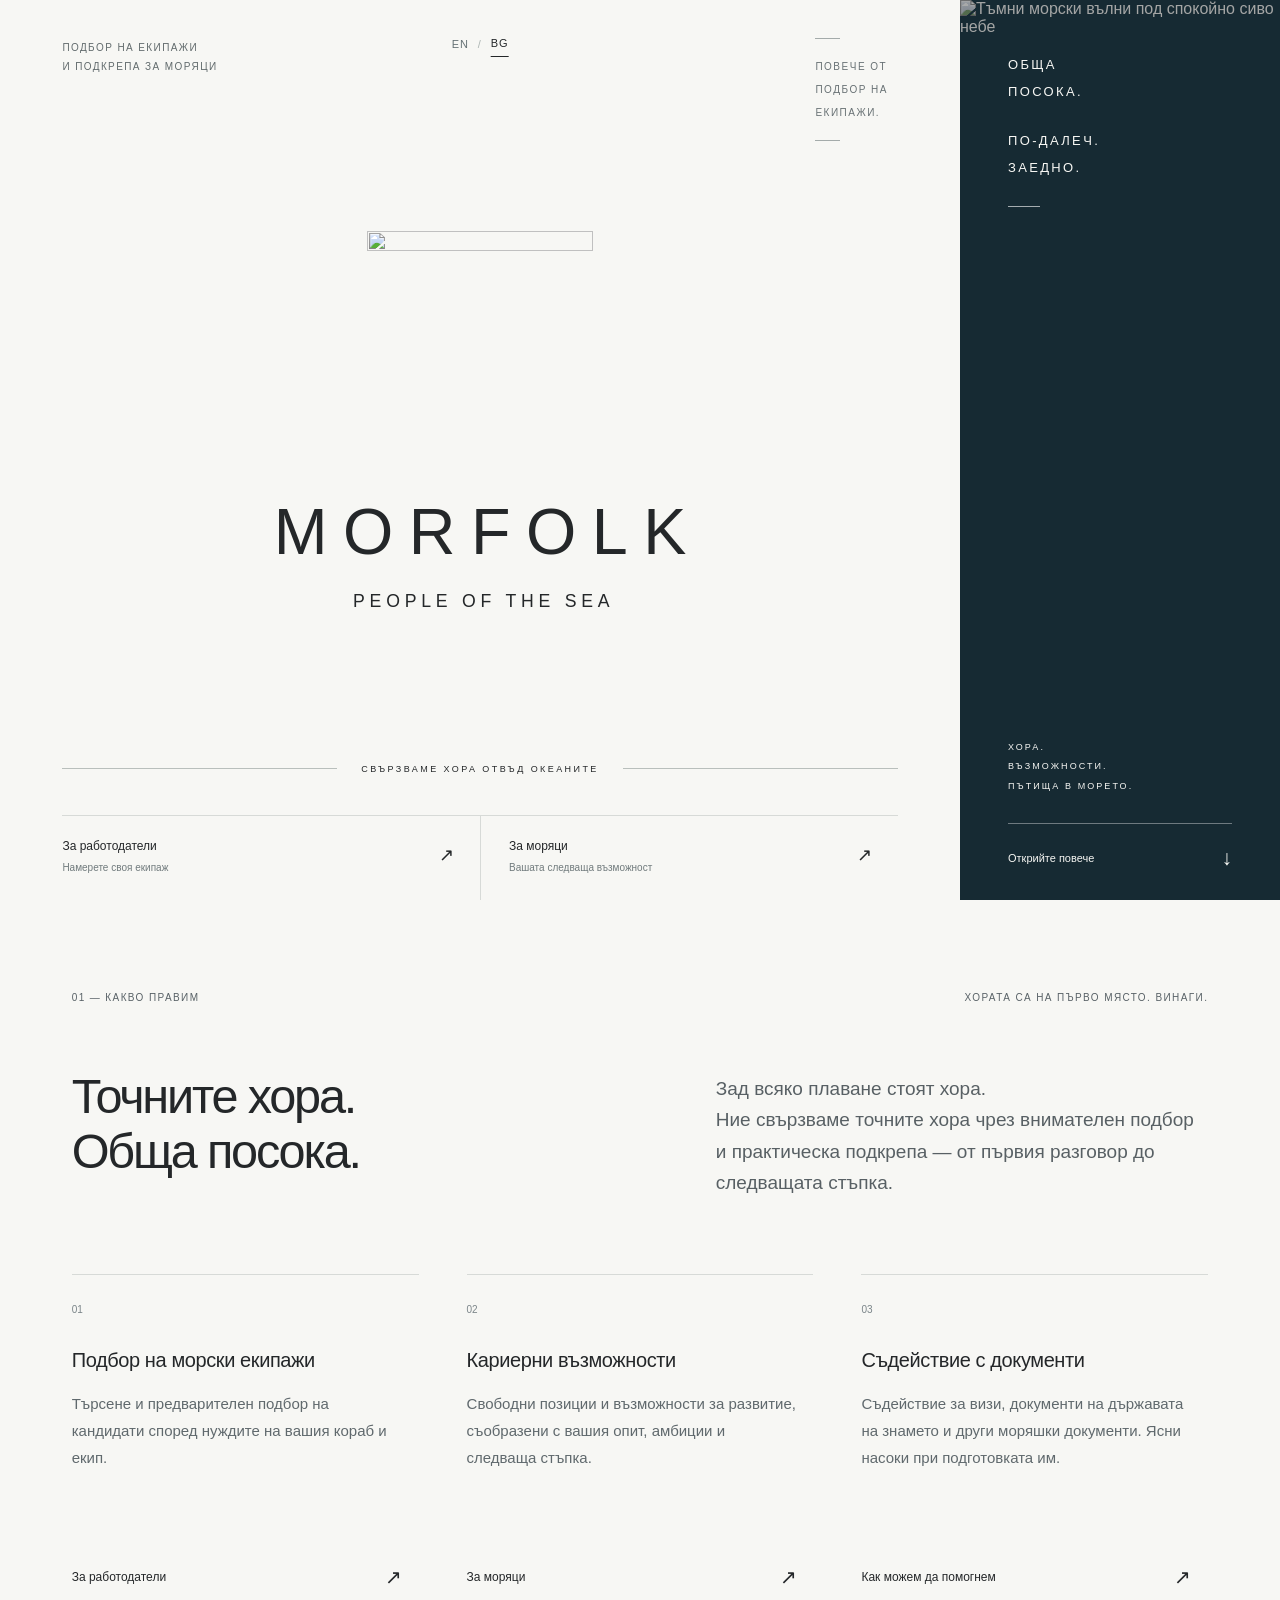
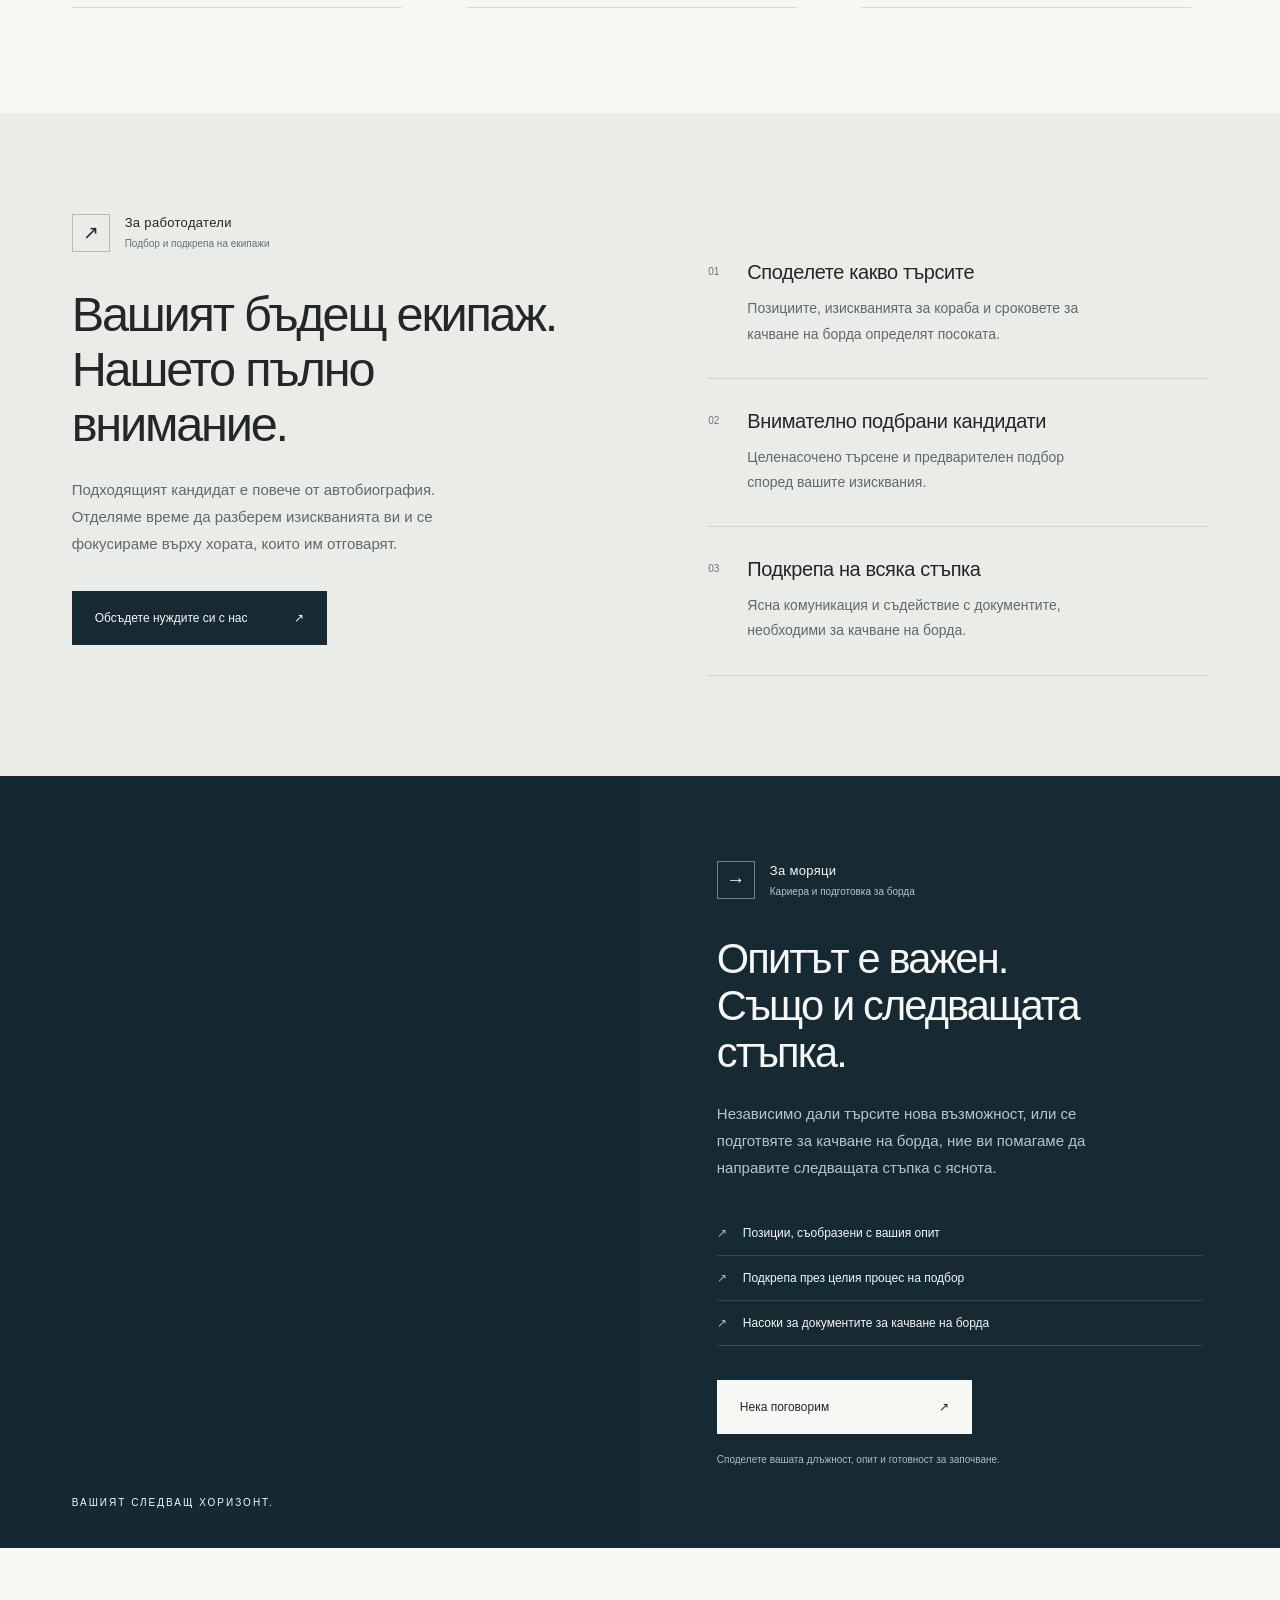
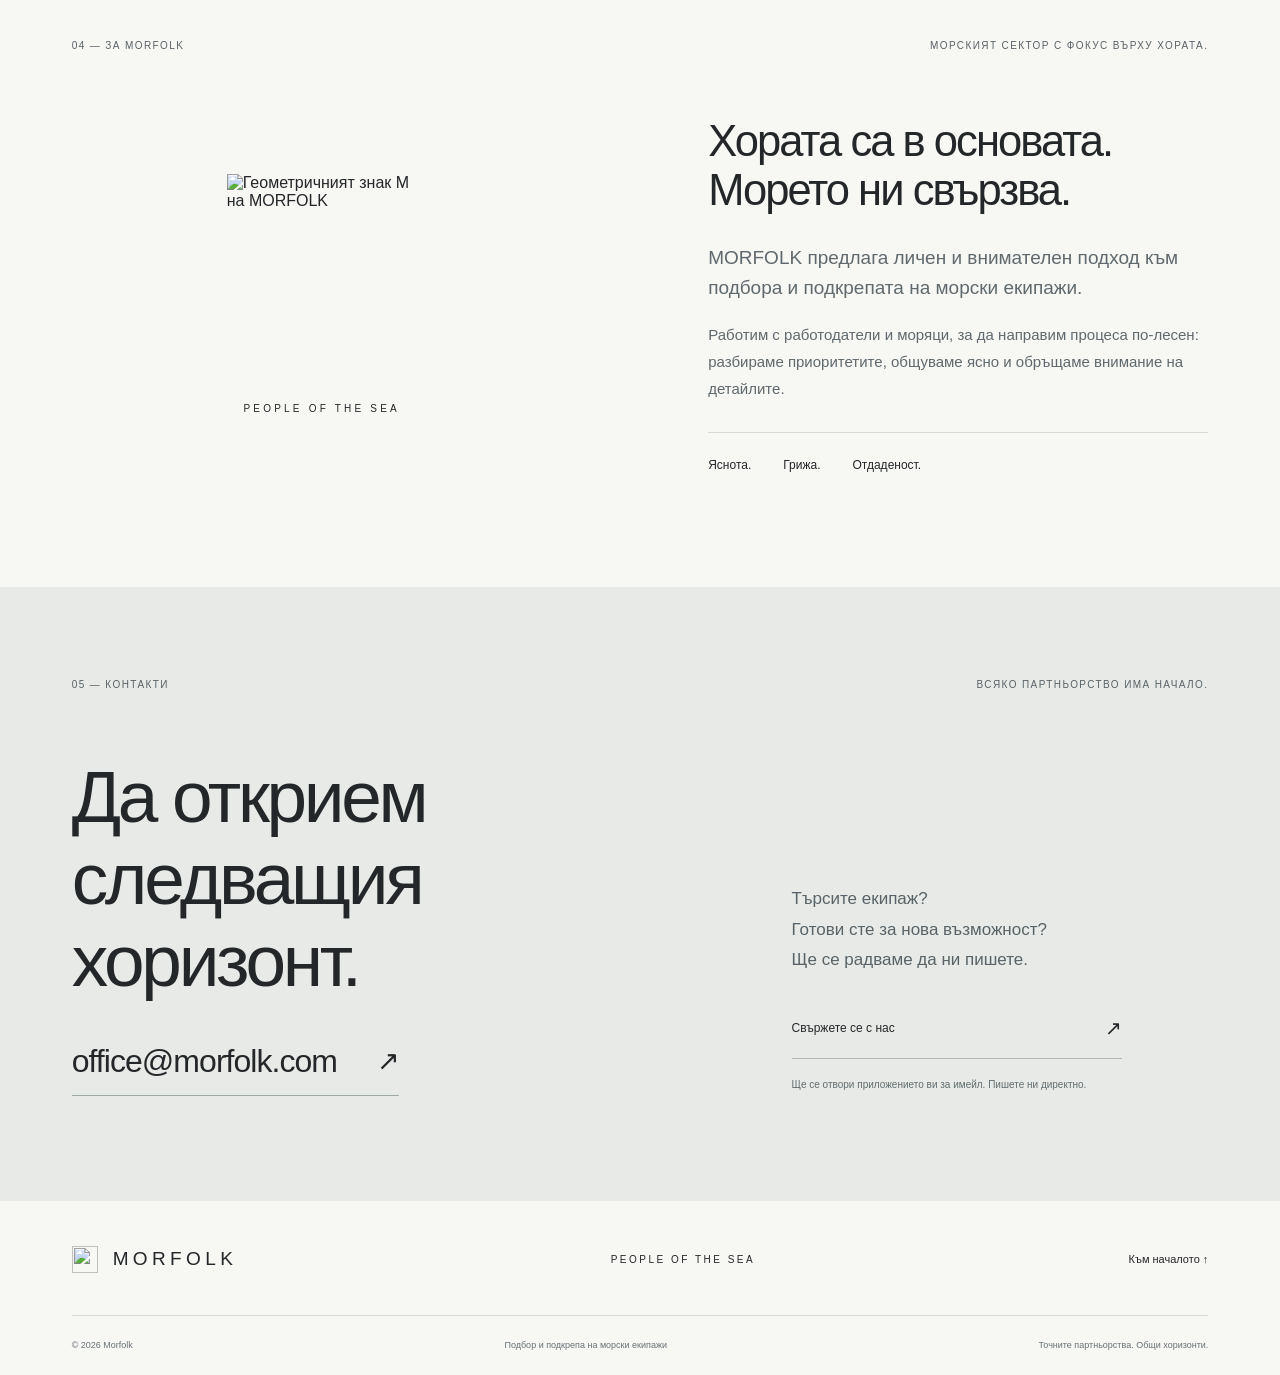
==== bg.html @ e6458d03 "Publish bilingual Morfolk website" ====
<!doctype html>
<html lang="bg">
<head>
<meta charset="utf-8"><meta name="viewport" content="width=device-width, initial-scale=1">
<title>MORFOLK — Подбор и подкрепа на морски екипажи</title>
<meta name="description" content="People of the sea. MORFOLK свързва работодатели и моряци чрез подбор на екипажи, кариерни възможности и съдействие с документи.">
<link rel="alternate" hreflang="en" href="index.html"><link rel="alternate" hreflang="bg" href="bg.html">
<meta name="theme-color" content="#162A33">
<meta property="og:type" content="website"><meta property="og:title" content="MORFOLK — People of the sea"><meta property="og:description" content="Подбор и подкрепа на морски екипажи. Точните хора. Обща посока."><meta property="og:image" content="assets/social-card.png"><meta name="twitter:card" content="summary_large_image">
<link rel="icon" type="image/svg+xml" href="assets/mark.svg"><link rel="stylesheet" href="styles.css"><link rel="preload" as="image" href="assets/ocean.jpg"><script src="script.js" defer></script>
</head>
<body>
<a class="skip" href="#main">Към съдържанието</a>
<header class="header"><a class="brand" href="#home" aria-label="MORFOLK — начало"><img src="assets/mark.svg" width="30" height="31" alt=""><span>MORFOLK</span></a><button class="menu-toggle" aria-expanded="false" aria-controls="navigation">Меню <span>＋</span></button><nav id="navigation" aria-label="Основна навигация"><a href="#approach">Нашият подход</a><a href="#employers">За работодатели</a><a href="#seafarers">За моряци</a><a class="nav-contact" href="#contact">Свържете се с нас <span>↗</span></a><div class="language-switch" aria-label="Език"><a href="index.html" lang="en" hreflang="en">EN</a><span aria-hidden="true">/</span><a href="bg.html" lang="bg" hreflang="bg" aria-current="page">BG</a></div></nav></header>
<main id="main">
<section class="brand-cover" id="home" aria-labelledby="hero-title">
<div class="cover-paper">
<div class="language-switch" aria-label="Език"><a href="index.html" lang="en" hreflang="en">EN</a><span aria-hidden="true">/</span><a href="bg.html" lang="bg" hreflang="bg" aria-current="page">BG</a></div>
<div class="cover-caption">Подбор на екипажи<br>и подкрепа за моряци</div>
<div class="cover-note">Повече от<br>подбор на<br>екипажи.</div>
<div class="cover-identity"><img class="cover-mark" src="assets/mark.svg" width="426" height="434" alt=""><h1 id="hero-title">MORFOLK</h1><p class="cover-tagline">PEOPLE OF THE SEA</p></div>
<div class="cover-baseline"><span></span><p>Свързваме хора отвъд океаните</p><span></span></div>
<div class="cover-paths"><a href="#employers"><span>За работодатели</span><small>Намерете своя екипаж</small><b aria-hidden="true">↗</b></a><a href="#seafarers"><span>За моряци</span><small>Вашата следваща възможност</small><b aria-hidden="true">↗</b></a></div>
</div>
<div class="cover-ocean"><img src="assets/ocean.jpg" alt="Тъмни морски вълни под спокойно сиво небе" fetchpriority="high"><div class="ocean-title">Обща<br>посока.<br><span>По-далеч.<br>Заедно.</span></div><div class="ocean-bottom"><p>Хора.<br>Възможности.<br>Пътища в морето.</p><a href="#approach" aria-label="Открийте MORFOLK">Открийте повече <span aria-hidden="true">↓</span></a></div></div>
</section>
<section class="section approach" id="approach"><div class="section-label"><span>01 — Какво правим</span><span>Хората са на първо място. Винаги.</span></div><div class="intro-grid reveal"><h2>Точните хора.<br>Обща посока.</h2><p class="lead">Зад всяко плаване стоят хора.<br>Ние свързваме точните хора чрез внимателен подбор и практическа подкрепа — от първия разговор до следващата стъпка.</p></div><div class="services"><article class="reveal"><span class="number">01</span><h3>Подбор на морски екипажи</h3><p>Търсене и предварителен подбор на кандидати според нуждите на вашия кораб и екип.</p><a class="text-link" href="#employers">За работодатели <span>↗</span></a></article><article class="reveal"><span class="number">02</span><h3>Кариерни възможности</h3><p>Свободни позиции и възможности за развитие, съобразени с вашия опит, амбиции и следваща стъпка.</p><a class="text-link" href="#seafarers">За моряци <span>↗</span></a></article><article class="reveal"><span class="number">03</span><h3>Съдействие с документи</h3><p>Съдействие за визи, документи на държавата на знамето и други моряшки документи. Ясни насоки при подготовката им.</p><a class="text-link" href="#contact">Как можем да помогнем <span>↗</span></a></article></div></section>
<section class="section audience employers" id="employers"><div class="audience-heading reveal"><div class="audience-label"><span class="audience-symbol" aria-hidden="true">↗</span><div><span>За работодатели</span><small>Подбор и подкрепа на екипажи</small></div></div><h2>Вашият бъдещ екипаж.<br>Нашето пълно внимание.</h2><p>Подходящият кандидат е повече от автобиография. Отделяме време да разберем изискванията ви и се фокусираме върху хората, които им отговарят.</p><a class="button dark" href="mailto:office@morfolk.com?subject=%D0%97%D0%B0%D0%BF%D0%B8%D1%82%D0%B2%D0%B0%D0%BD%D0%B5%20%D0%B7%D0%B0%20%D0%BF%D0%BE%D0%B4%D0%B1%D0%BE%D1%80%20%D0%BD%D0%B0%20%D0%B5%D0%BA%D0%B8%D0%BF%D0%B0%D0%B6">Обсъдете нуждите си с нас <span>↗</span></a></div><div class="process reveal"><div><span>01</span><section><h3>Споделете какво търсите</h3><p>Позициите, изискванията за кораба и сроковете за качване на борда определят посоката.</p></section></div><div><span>02</span><section><h3>Внимателно подбрани кандидати</h3><p>Целенасочено търсене и предварителен подбор според вашите изисквания.</p></section></div><div><span>03</span><section><h3>Подкрепа на всяка стъпка</h3><p>Ясна комуникация и съдействие с документите, необходими за качване на борда.</p></section></div></div></section>
<section class="seafarers" id="seafarers"><div class="sea-panel" aria-hidden="true"><img src="assets/ocean.jpg" alt="" loading="lazy"><span>ВАШИЯТ СЛЕДВАЩ ХОРИЗОНТ.</span></div><div class="seafarer-content reveal"><div class="audience-label"><span class="audience-symbol" aria-hidden="true">→</span><div><span>За моряци</span><small>Кариера и подготовка за борда</small></div></div><h2>Опитът е важен.<br>Също и следващата стъпка.</h2><p>Независимо дали търсите нова възможност, или се подготвяте за качване на борда, ние ви помагаме да направите следващата стъпка с яснота.</p><ul class="simple-list"><li>Позиции, съобразени с вашия опит</li><li>Подкрепа през целия процес на подбор</li><li>Насоки за документите за качване на борда</li></ul><a class="button light" href="mailto:office@morfolk.com?subject=%D0%97%D0%B0%D0%BF%D0%B8%D1%82%D0%B2%D0%B0%D0%BD%D0%B5%20%D0%B7%D0%B0%20%D1%80%D0%B0%D0%B1%D0%BE%D1%82%D0%B0%20%D0%BD%D0%B0%20%D0%BC%D0%BE%D1%80%D0%B5">Нека поговорим <span>↗</span></a><small>Споделете вашата длъжност, опит и готовност за започване.</small></div></section>
<section class="section about" id="about"><div class="section-label"><span>04 — За MORFOLK</span><span>Морският сектор с фокус върху хората.</span></div><div class="about-grid"><div class="brand-art reveal"><img src="assets/mark.svg" width="245" height="250" alt="Геометричният знак M на MORFOLK"><span>PEOPLE OF THE SEA</span></div><div class="reveal"><h2>Хората са в основата.<br>Морето ни свързва.</h2><p class="lead">MORFOLK предлага личен и внимателен подход към подбора и подкрепата на морски екипажи.</p><p>Работим с работодатели и моряци, за да направим процеса по-лесен: разбираме приоритетите, общуваме ясно и обръщаме внимание на детайлите.</p><div class="values"><span>Яснота.</span><span>Грижа.</span><span>Отдаденост.</span></div></div></div></section>
<section class="section contact" id="contact"><div class="section-label"><span>05 — Контакти</span><span>Всяко партньорство има начало.</span></div><div class="contact-grid reveal"><div><h2>Да открием<br>следващия хоризонт.</h2><a class="email" href="mailto:office@morfolk.com">office@morfolk.com <span>↗</span></a></div><div class="contact-note"><p>Търсите екипаж?<br>Готови сте за нова възможност?<br>Ще се радваме да ни пишете.</p><a class="text-link" href="mailto:office@morfolk.com">Свържете се с нас <span>↗</span></a><small>Ще се отвори приложението ви за имейл. Пишете ни директно.</small></div></div></section>
</main><footer class="footer"><div class="footer-top"><a class="brand" href="#home"><img src="assets/mark.svg" width="26" height="27" alt=""><span>MORFOLK</span></a><span class="footer-tag">PEOPLE OF THE SEA</span><a href="#home">Към началото ↑</a></div><div class="footer-bottom"><span>© <span id="year">2026</span> Morfolk</span><span>Подбор и подкрепа на морски екипажи</span><span>Точните партньорства. Общи хоризонти.</span></div></footer>
</body></html>
---- styles.css ----
:root{--paper:#F7F7F4;--ink:#242729;--ocean:#162A33;--steel:#7B8589;--line:#d7dad7;--gutter:clamp(24px,5.6vw,88px)}*{box-sizing:border-box}html{scroll-behavior:smooth;scroll-padding-top:88px}body{margin:0;background:var(--paper);color:var(--ink);font-family:Arial,Helvetica,sans-serif;-webkit-font-smoothing:antialiased}a{color:inherit;text-decoration:none}button{font:inherit}img{display:block;max-width:100%}h1,h2,h3,p{margin:0}a,button{-webkit-tap-highlight-color:transparent}a:focus-visible,button:focus-visible{outline:2px solid #7b999e;outline-offset:6px}::selection{background:#bacbd0;color:var(--ocean)}.skip{position:fixed;top:-100px;left:20px;z-index:100;background:var(--paper);padding:16px}.skip:focus{top:12px}.header{height:94px;padding:0 var(--gutter);display:flex;align-items:center;justify-content:space-between;background:var(--paper);position:relative;z-index:20}.brand{display:flex;align-items:center;gap:15px}.brand span{font-size:23px;letter-spacing:.23em}.header nav{display:flex;align-items:center;gap:35px;font-size:12px}.header nav a{padding:12px 0}.header nav a:hover{color:var(--steel)}.nav-contact{margin-left:23px;border-bottom:1px solid var(--ink);min-width:105px;display:flex;justify-content:space-between}.menu-toggle{display:none}.hero{position:relative;min-height:690px;height:calc(100svh - 94px);max-height:1000px;color:var(--paper);display:flex;flex-direction:column;overflow:hidden;background:var(--ocean);padding:40px var(--gutter) 26px}.hero-photo,.hero-shade{position:absolute;inset:0;width:100%;height:100%;object-fit:cover}.hero-photo{filter:saturate(.3) brightness(.66);object-position:center 57%}.hero-shade{background:linear-gradient(90deg,rgba(8,24,31,.44),rgba(8,24,31,.06)),linear-gradient(0deg,rgba(8,24,31,.5),transparent 50%)}.hero-top,.hero-content,.hero-foot{position:relative}.hero-top,.hero-foot{display:flex;justify-content:space-between;gap:20px}.eyebrow,.section-label,.hero-foot,.hero-coordinate{font-size:10px;letter-spacing:.14em;text-transform:uppercase;line-height:1.5}.hero-top{padding-bottom:30px;border-bottom:1px solid #ffffff40}.hero-content{margin:auto 0;padding:42px 0}h1{font-weight:400;font-size:clamp(74px,9.35vw,150px);letter-spacing:-.055em;line-height:.97}.period{color:#a1b7bb}.hero-bottom{display:flex;justify-content:space-between;align-items:end;margin-top:40px;max-width:960px}.hero-bottom p{font-size:16px;line-height:1.65;color:#e4e8e7}.light-link{display:flex;justify-content:space-between;gap:60px;border-bottom:1px solid #ffffff80;padding-bottom:14px;font-size:12px}.light-link span{font-size:20px}.hero-foot{color:#c1cdd0;font-size:9px;letter-spacing:.11em}.section{padding:90px var(--gutter) 105px}.section-label{display:flex;justify-content:space-between;color:#596267;margin-bottom:64px;font-size:10px}.intro-grid{display:grid;grid-template-columns:1.1fr 1fr;gap:9%}h2{font-size:clamp(35px,3.8vw,60px);font-weight:400;line-height:1.13;letter-spacing:-.045em}.lead{font-size:19px;line-height:1.65;color:#586064}.intro-grid .lead{max-width:485px;padding-top:4px}.services{display:grid;grid-template-columns:repeat(3,1fr);gap:48px;margin-top:76px}.services article{border-top:1px solid var(--line);padding-top:24px}.number{font-size:10px;color:var(--steel)}h3{font-size:20px;font-weight:400;letter-spacing:-.02em}.services h3{margin:32px 0 18px}.services p,.audience p,.seafarer-content p,.about p{font-size:15px;line-height:1.8;color:#60696d}.services p{min-height:108px;max-width:330px}.text-link{display:flex;align-items:center;justify-content:space-between;font-size:12px;padding:18px 0;border-bottom:1px solid var(--line);margin-top:22px;max-width:330px}.text-link span{font-size:20px}.text-link:hover span,.button:hover span{transform:translate(3px,-3px)}.text-link span,.button span{transition:transform .25s}.employers{background:#eaece8;display:grid;grid-template-columns:1fr 1fr;gap:12%;padding-top:100px;padding-bottom:100px}.audience-heading h2{margin:35px 0 24px}.audience-heading p{max-width:400px}.button{display:inline-flex;gap:45px;align-items:center;justify-content:space-between;padding:20px 23px;font-size:12px;margin-top:34px;min-width:255px;transition:background .2s}.button.dark{background:var(--ocean);color:var(--paper)}.button.dark:hover{background:#28424c}.process{padding-top:17px}.process>div{display:flex;gap:28px;padding:31px 0;border-bottom:1px solid #cdd2ce}.process>div>span{font-size:10px;color:#6b7477;padding-top:5px}.process p{margin-top:12px;font-size:14px;max-width:365px}.seafarers{display:grid;grid-template-columns:1fr 1fr;background:var(--ocean);color:var(--paper)}.sea-panel{position:relative;min-height:640px;overflow:hidden}.sea-panel img{height:100%;width:100%;object-fit:cover;object-position:25% center;filter:saturate(.25) brightness(.69);transform:scale(1.08)}.sea-panel:after{content:'';position:absolute;inset:0;background:#162a3325}.sea-panel>span{position:absolute;bottom:40px;left:var(--gutter);font-size:10px;letter-spacing:.2em;z-index:1}.seafarer-content{padding:85px 12% 80px}.seafarer-content .eyebrow{color:#b7c5c9}.seafarer-content h2{margin:35px 0 24px;font-size:clamp(34px,3.25vw,52px)}.seafarer-content p{color:#b7c5c9;max-width:410px}.simple-list{padding:0;list-style:none;margin:30px 0 0}.simple-list li{font-size:12px;border-bottom:1px solid #ffffff25;padding:15px 0}.simple-list li:before{content:'↗';margin-right:16px;color:#a4b8bd}.button.light{background:var(--paper);color:var(--ocean)}.button.light:hover{background:#dce5e5}small{display:block;font-size:10px;line-height:1.6}.seafarer-content small{margin-top:18px;color:#acbdc2}.about{padding-bottom:115px}.about-grid{display:grid;grid-template-columns:1fr 1fr;gap:12%;align-items:center}.brand-art{display:flex;align-items:center;flex-direction:column;padding:30px 20px}.brand-art img{width:190px;height:auto}.brand-art span{font-size:10px;letter-spacing:.32em;margin-top:35px}.about h2{font-size:clamp(34px,3.4vw,54px);margin-bottom:28px}.about .lead{font-size:19px;line-height:1.6;margin-bottom:17px}.values{display:flex;gap:32px;margin-top:30px;border-top:1px solid var(--line);padding-top:25px;font-size:12px}.contact{background:#e7eae6}.contact-grid{display:grid;grid-template-columns:1.4fr 1fr;gap:12%;align-items:end}.contact h2{font-size:clamp(48px,5.7vw,88px)}.email{display:inline-flex;gap:40px;align-items:center;font-size:clamp(21px,2.5vw,36px);letter-spacing:-.03em;border-bottom:1px solid #9fa9a8;padding-bottom:15px;margin-top:40px}.email span{font-size:27px}.contact-note{padding-bottom:3px}.contact-note p{font-size:17px;line-height:1.8;color:#596367}.contact-note .text-link{border-color:#afb8b4}.contact-note small{color:#626d70;margin-top:18px}.footer{padding:45px var(--gutter) 25px}.footer-top,.footer-bottom{display:flex;justify-content:space-between;align-items:center;gap:25px}.footer-top>.brand span{font-size:19px}.footer-top>a:last-child{font-size:11px}.footer-tag{font-size:10px;letter-spacing:.25em}.footer-bottom{margin-top:42px;border-top:1px solid var(--line);padding-top:24px;color:#697276;font-size:9px}.reveal{transition:opacity .75s,transform .75s}.motion-ready .reveal:not(.visible){opacity:0;transform:translateY(20px)}@media(min-width:1600px){.section,.footer,.header{padding-left:max(var(--gutter),calc((100vw - 1440px)/2));padding-right:max(var(--gutter),calc((100vw - 1440px)/2))}}@media(max-width:1000px){.header nav{gap:20px}.nav-contact{margin-left:0}.services{gap:25px}.services p{min-height:135px}.employers{gap:7%}.seafarer-content{padding:65px 9%}.sea-panel{min-height:650px}.hero{min-height:650px}.hero-bottom{max-width:none}.about-grid{gap:7%}.values{gap:22px}}@media(max-width:700px){html{scroll-padding-top:20px}.header{height:78px}.brand span{font-size:20px}.brand img{width:25px}.menu-toggle{display:flex;align-items:center;gap:18px;background:none;border:0;padding:12px 0;font-size:12px}.menu-toggle span{font-size:22px}.header nav{display:none;position:absolute;top:78px;left:0;right:0;background:var(--paper);padding:18px var(--gutter) 30px;box-shadow:0 14px 20px #162a3315}.header nav.open{display:flex;align-items:stretch;flex-direction:column;gap:5px}.header nav a{padding:16px 0;border-bottom:1px solid var(--line)}.nav-contact{min-width:0}.hero{height:calc(100svh - 78px);min-height:650px;max-height:860px;padding-top:25px;padding-bottom:22px}.hero-top{padding-bottom:23px}.eyebrow{font-size:9px}.hero-coordinate{display:none}h1{font-size:clamp(44px,12.3vw,86px);line-height:1.03;letter-spacing:-.055em}.hero-bottom{display:block;margin-top:29px}.hero-bottom p{font-size:15px}.light-link{margin-top:37px;width:195px;gap:25px}.hero-foot{font-size:8px;letter-spacing:.04em}.hero-photo{object-position:57% center}.section{padding-top:62px;padding-bottom:65px}.section-label{margin-bottom:38px;font-size:9px;gap:22px}.section-label span:last-child{display:none}.intro-grid{grid-template-columns:1fr;gap:24px}.intro-grid .lead{font-size:17px}h2{font-size:38px}.services{grid-template-columns:1fr;margin-top:40px;gap:36px}.services article{padding-top:18px;position:relative;padding-left:36px}.number{position:absolute;left:0;top:23px}.services h3{margin:0 0 13px;font-size:21px}.services p{min-height:0;max-width:none;font-size:14px}.services .text-link{margin-top:9px;max-width:none}.employers{grid-template-columns:1fr;gap:28px}.audience-heading h2{margin-top:25px}.process{padding-top:0}.process>div{padding:24px 0}.seafarers{grid-template-columns:1fr}.sea-panel{min-height:0;height:280px}.sea-panel img{object-position:center 65%}.sea-panel>span{bottom:25px;font-size:9px}.seafarer-content{padding:55px var(--gutter) 65px}.seafarer-content h2{font-size:37px;margin-top:25px}.about-grid{grid-template-columns:1fr;gap:40px}.brand-art{padding:15px 0 35px}.brand-art img{width:130px}.brand-art span{font-size:8px}.about h2{font-size:36px}.about .lead{font-size:17px}.contact-grid{grid-template-columns:1fr;gap:42px}.contact h2{font-size:53px}.email{font-size:clamp(20px,6.4vw,25px);gap:20px;margin-top:30px}.contact-note p{font-size:16px}.footer{padding-top:35px}.footer-top{flex-wrap:wrap}.footer-tag{display:none}.footer-bottom{margin-top:28px;flex-wrap:wrap;gap:14px;line-height:1.5}.footer-bottom span:last-child{width:100%}}@media(prefers-reduced-motion:reduce){html{scroll-behavior:auto}*,*:before,*:after{transition:none!important;animation:none!important}.motion-ready .reveal:not(.visible){opacity:1;transform:none}}

/* V2 — brand-book cover */
.header{height:82px;border-bottom:1px solid var(--line)}
.header .brand span{font-size:17px;letter-spacing:.27em}.header .brand img{width:24px;height:auto}
.brand-cover{display:grid;grid-template-columns:minmax(0,1fr) 25%;min-height:720px;height:calc(100svh - 82px);max-height:1050px;background:var(--paper)}
.cover-paper{position:relative;padding:38px 6.5% 0;display:flex;flex-direction:column;min-width:0}
.cover-caption{font-size:10px;line-height:1.9;letter-spacing:.14em;text-transform:uppercase;color:#626b6d}
.cover-note{position:absolute;right:7.5%;top:38px;font-size:10px;line-height:2.3;letter-spacing:.32em;text-transform:uppercase;color:#687174}
.cover-note:before,.cover-note:after{content:'';display:block;width:25px;height:1px;background:#a4abaa;margin:0 0 16px}.cover-note:after{margin:16px 0 0}
.cover-identity{display:flex;flex-direction:column;align-items:center;justify-content:center;flex:1;padding:36px 0 28px}
.cover-mark{width:clamp(165px,17.7vw,285px);height:auto;margin-bottom:34px}
.cover-identity h1{font-size:clamp(37px,5.05vw,81px);font-weight:400;letter-spacing:.24em;line-height:1.15;text-indent:.24em}
.cover-tagline{font-size:clamp(11px,1.38vw,21px);letter-spacing:.42em;text-indent:.42em;margin-top:18px;line-height:1.5}
.cover-baseline{display:flex;align-items:center;gap:24px;margin-bottom:38px}.cover-baseline span{height:1px;background:#b9bfbc;flex:1}.cover-baseline p{text-transform:uppercase;font-size:9px;letter-spacing:.27em;text-align:center;line-height:1.8}
.cover-paths{display:grid;grid-template-columns:1fr 1fr;border-top:1px solid var(--line)}.cover-paths a{position:relative;padding:23px 30px 24px 0;display:grid;gap:7px}.cover-paths a+a{border-left:1px solid var(--line);padding-left:28px}.cover-paths a>span{font-size:12px}.cover-paths small{font-size:10px;color:#717b7d}.cover-paths b{position:absolute;right:26px;top:28px;font-size:18px;font-weight:400;transition:transform .25s}.cover-paths a:hover b{transform:translate(3px,-3px)}
.cover-ocean{position:relative;overflow:hidden;color:var(--paper);padding:51px 15% 30px;display:flex;flex-direction:column;justify-content:space-between;background:var(--ocean)}.cover-ocean>img{position:absolute;inset:0;width:100%;height:100%;object-fit:cover;object-position:61% center;filter:saturate(.4) brightness(.7)}.cover-ocean:after{content:'';position:absolute;inset:0;background:linear-gradient(180deg,#162a3310,#162a3300 40%,#162a3350);pointer-events:none}.ocean-title,.ocean-bottom{position:relative;z-index:1}.ocean-title{font-size:13px;text-transform:uppercase;letter-spacing:.32em;line-height:2.1}.ocean-title span{display:block;margin-top:21px}.ocean-title:after{content:'';display:block;background:#ffffff9c;width:32px;height:1px;margin-top:25px}.ocean-bottom p{font-size:9px;line-height:2.2;letter-spacing:.23em;text-transform:uppercase}.ocean-bottom a{display:flex;justify-content:space-between;align-items:center;border-top:1px solid #ffffff60;padding-top:22px;margin-top:26px;font-size:11px}.ocean-bottom a span{font-size:21px}
.audience-label{display:flex;gap:15px;align-items:center}.audience-symbol{display:grid;place-items:center;width:38px;height:38px;border:1px solid #b2bcba;font-size:19px}.audience-label>div>span{font-size:13px;letter-spacing:.025em}.audience-label small{margin-top:5px;font-size:10px;color:#657174}.seafarer-content .audience-label small{color:#b5c5c9}.seafarer-content .audience-symbol{border-color:#71868c}
@media(min-width:1600px){.cover-paper{padding-left:12%;padding-right:8%}}
@media(max-width:1000px){.brand-cover{grid-template-columns:minmax(0,1fr) 27%;min-height:660px}.cover-note{font-size:8px}.cover-caption{font-size:8px}.cover-ocean{padding-left:12%;padding-right:12%}.ocean-title{font-size:11px;letter-spacing:.2em}.cover-baseline{gap:14px}.cover-baseline p{font-size:8px;letter-spacing:.18em}.cover-paths a+a{padding-left:19px}.cover-paths b{right:12px}.cover-paths small{font-size:9px}}
@media(max-width:700px){.header{height:72px}.header nav{top:72px}.brand-cover{height:auto;max-height:none;min-height:0;grid-template-columns:1fr}.cover-paper{padding:25px 24px 0;min-height:610px}.cover-caption{font-size:8px;letter-spacing:.12em}.cover-note{top:24px;right:24px;font-size:8px;line-height:2;letter-spacing:.23em}.cover-note:before,.cover-note:after{margin-bottom:10px}.cover-note:after{margin-top:10px}.cover-identity{padding:55px 0 37px}.cover-mark{width:155px;margin-bottom:28px}.cover-identity h1{font-size:clamp(32px,8.1vw,54px);letter-spacing:.22em;text-indent:.22em}.cover-tagline{font-size:clamp(9px,2.65vw,15px);letter-spacing:.29em;text-indent:.29em;margin-top:14px}.cover-baseline{gap:12px;margin-bottom:29px}.cover-baseline p{font-size:7px;letter-spacing:.16em}.cover-paths a{padding:20px 18px 22px 0}.cover-paths a+a{padding-left:16px}.cover-paths a>span{font-size:11px}.cover-paths small{font-size:9px;max-width:115px}.cover-paths b{font-size:14px;right:4px;top:19px}.cover-ocean{height:235px;padding:27px 24px;flex-direction:row;align-items:flex-start}.cover-ocean>img{object-position:center 60%}.ocean-title{font-size:10px;line-height:1.9;letter-spacing:.22em}.ocean-title span{margin-top:13px}.ocean-title:after{margin-top:16px}.ocean-bottom{align-self:flex-end;width:125px}.ocean-bottom p{font-size:8px;letter-spacing:.13em}.ocean-bottom a{margin-top:14px;padding-top:12px}.audience-label>div>span{font-size:13px}}
@media(prefers-reduced-motion:no-preference){.cover-identity{animation:cover-in .85s ease-out both}@keyframes cover-in{from{opacity:0;transform:translateY(9px)}to{opacity:1;transform:none}}}

/* Keep navigation available throughout the page. */
.header{position:sticky;top:0;z-index:20}
html{scroll-padding-top:98px}
@media(max-width:700px){html{scroll-padding-top:88px}}

/* Reveal navigation once the visitor starts scrolling. */
.header{position:fixed;left:0;right:0;top:0;transform:translateY(-100%);visibility:hidden;pointer-events:none;transition:transform .3s ease,visibility .3s}
.header.is-visible{transform:translateY(0);visibility:visible;pointer-events:auto}
.brand-cover{height:100svh}
@media(max-width:700px){.brand-cover{height:auto}}
@media(prefers-reduced-motion:reduce){.header{transition:none}}

/* Language links remain available on the cover before navigation appears. */
.language-switch{display:flex;align-items:center;gap:9px;font-size:11px;letter-spacing:.08em;white-space:nowrap}
.language-switch a{color:#657174;padding:7px 0}
.language-switch a[aria-current="page"]{color:var(--ink);border-bottom:1px solid currentColor}
.language-switch>span{color:#adb5b3}
.cover-paper>.language-switch{position:absolute;top:30px;left:50%;transform:translateX(-50%)}
html[lang="bg"] .cover-note{letter-spacing:.15em}
html[lang="bg"] .cover-tagline{letter-spacing:.27em}
html[lang="bg"] .header nav{gap:22px}
html[lang="bg"] .nav-contact{margin-left:0;gap:12px}
html[lang="bg"] .ocean-title{letter-spacing:.18em}
html[lang="bg"] .services p{min-height:135px}
@media(min-width:701px) and (max-width:1100px){.header{padding-left:24px;padding-right:24px}.header nav,html[lang="bg"] .header nav{gap:15px}.header nav{font-size:11px}.header .brand{gap:9px}.header .brand span{font-size:14px}.nav-contact{margin-left:0;min-width:0}}
@media(max-width:700px){.cover-paper>.language-switch{position:static;transform:none;align-self:flex-start;margin-bottom:16px;font-size:10px}.cover-note{top:63px}.header nav .language-switch{margin-top:10px;align-self:flex-start}.header nav .language-switch a{padding:8px 0}.cover-paths small{max-width:100%;padding-right:3px}html[lang="bg"] .cover-paths small{font-size:9px}html[lang="bg"] .cover-paths a>span{font-size:10px}html[lang="bg"] .services p{min-height:0}html[lang="bg"] .values{gap:19px}html[lang="bg"] .contact h2{font-size:clamp(35px,10vw,53px)}html[lang="bg"] .seafarer-content h2{font-size:clamp(30px,8.5vw,37px)}}
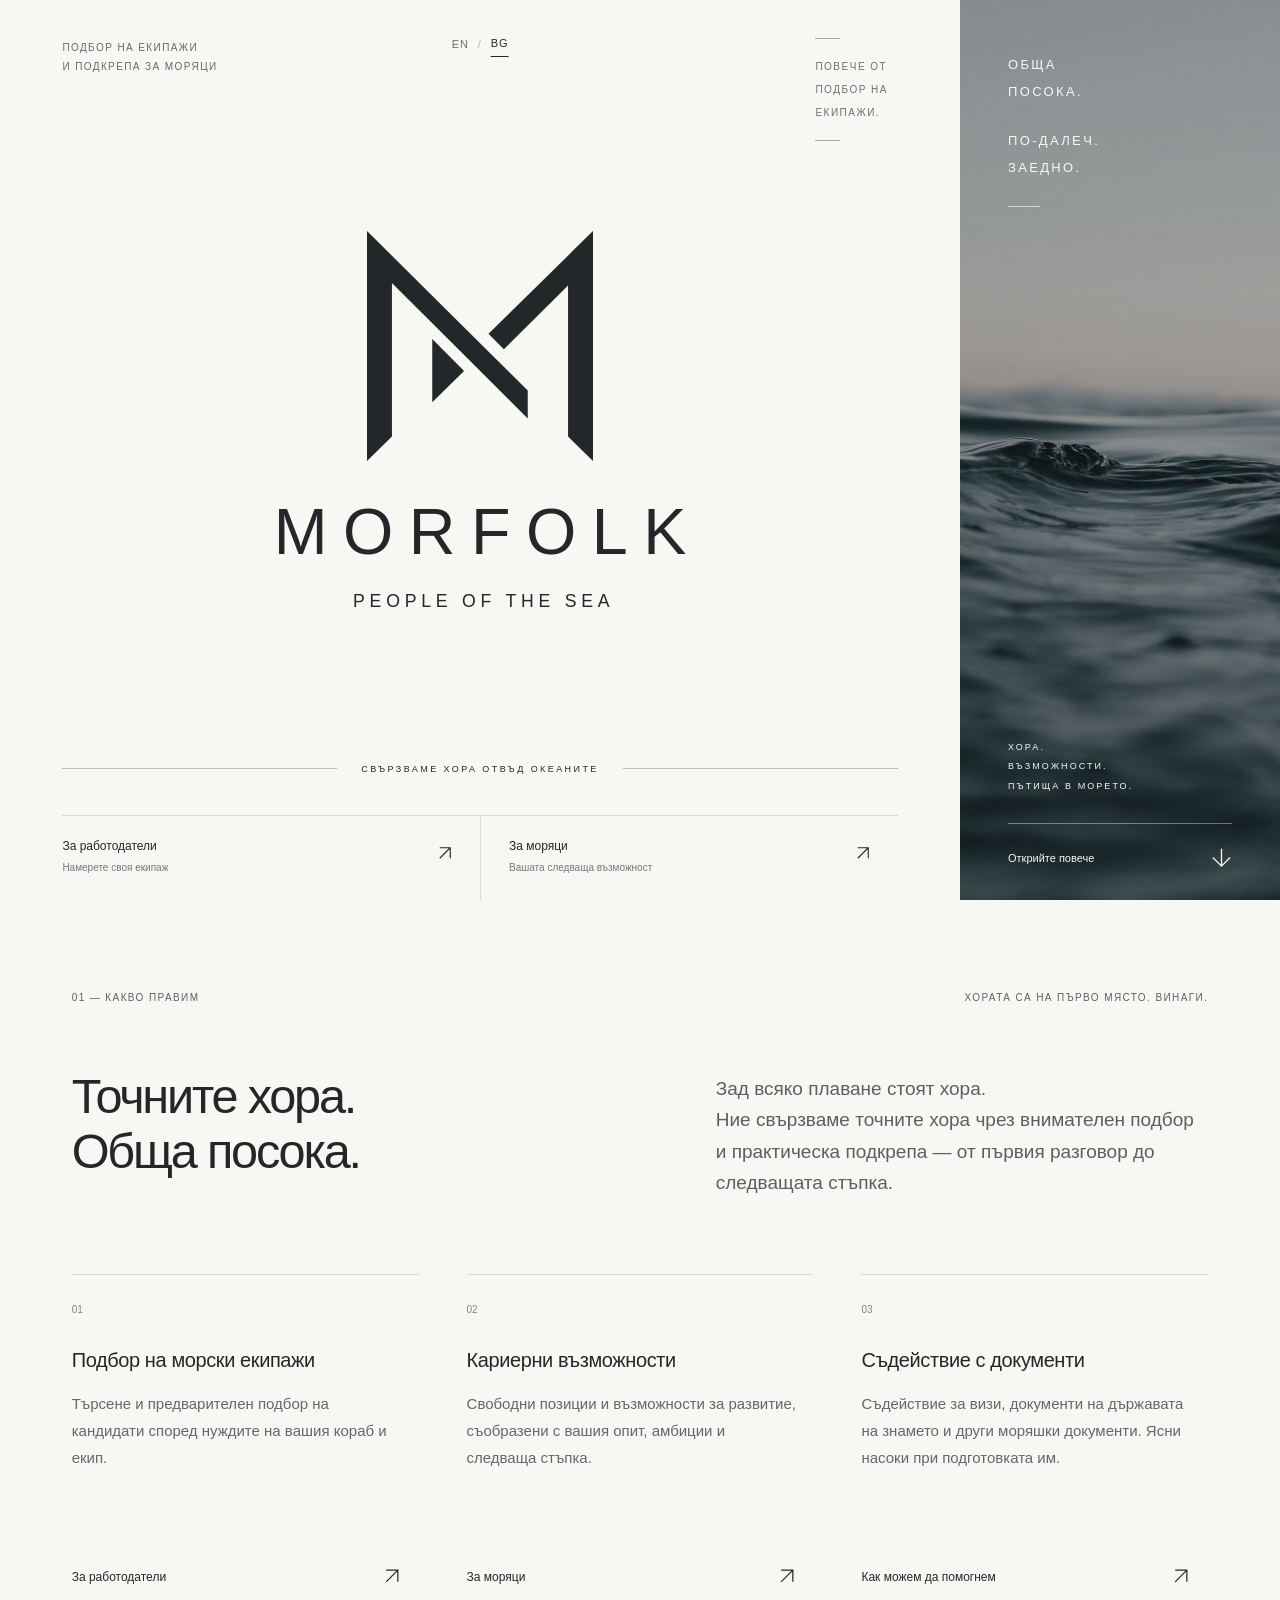
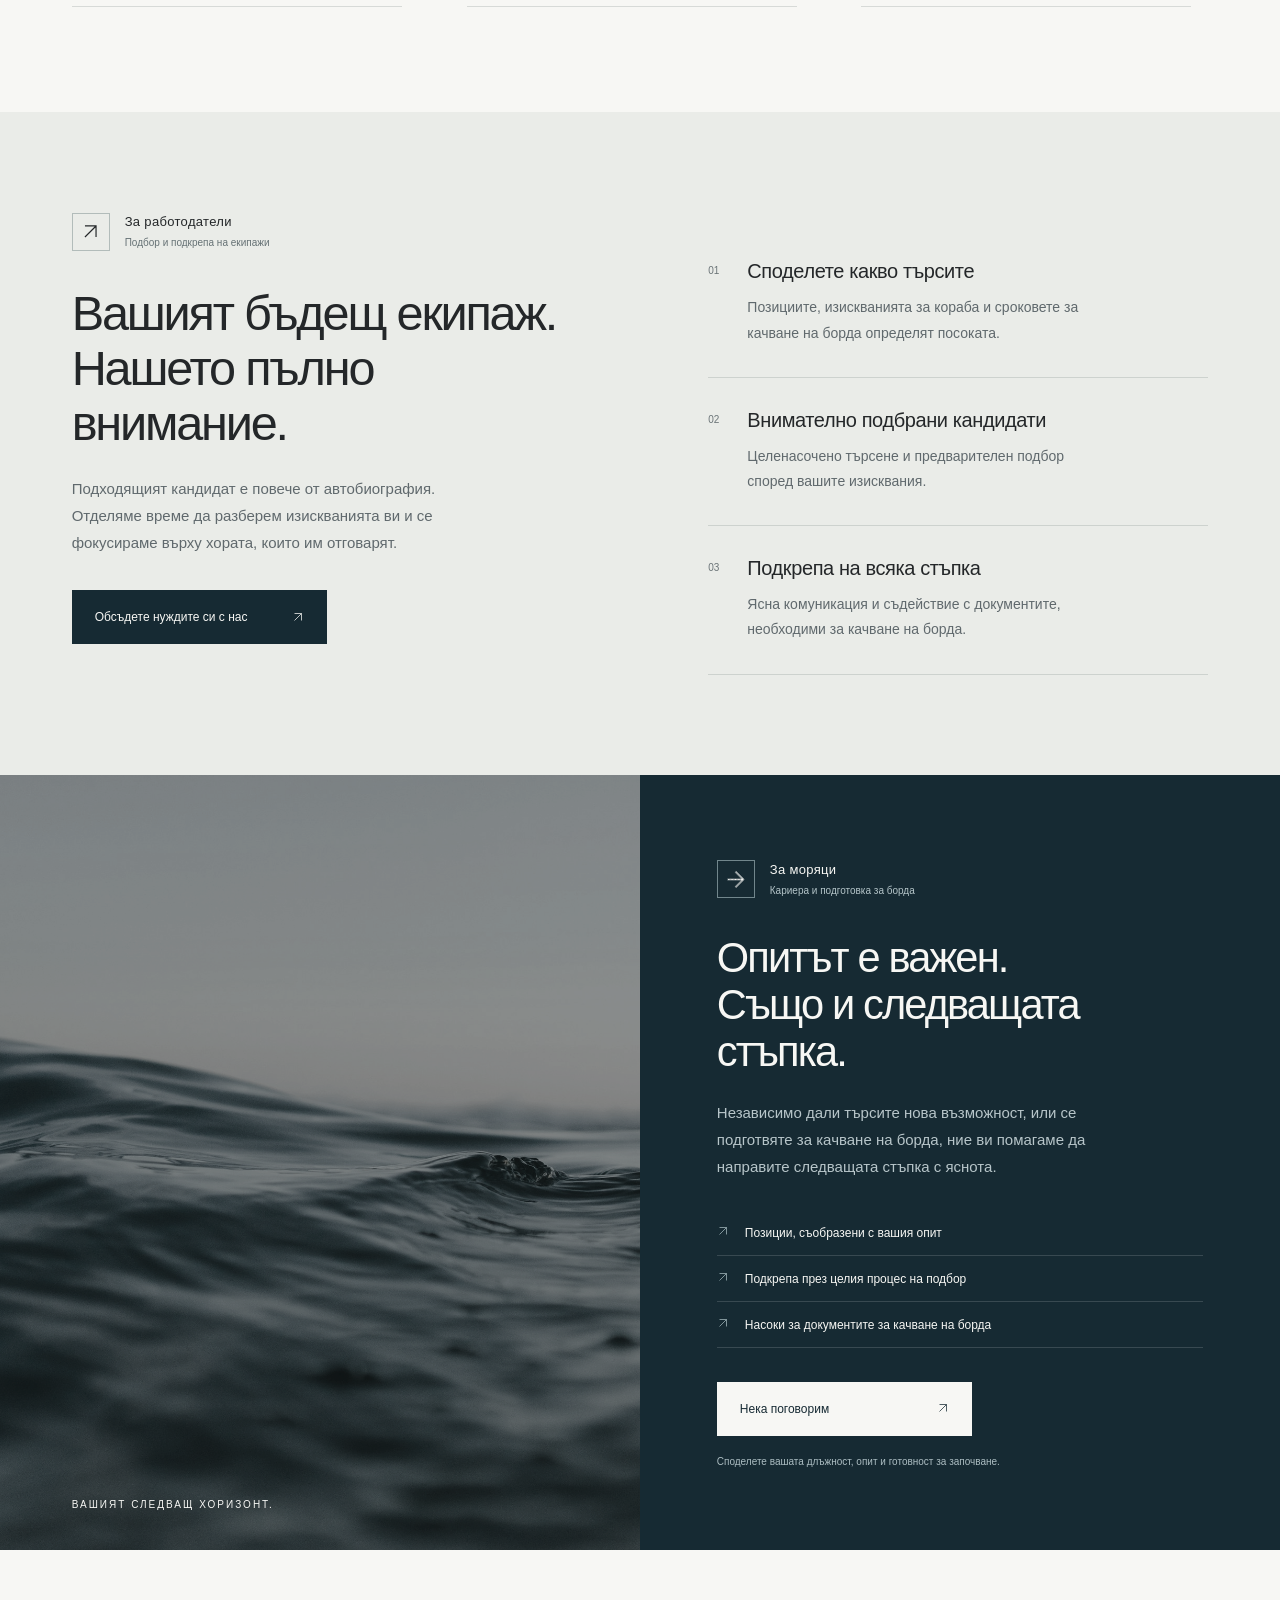
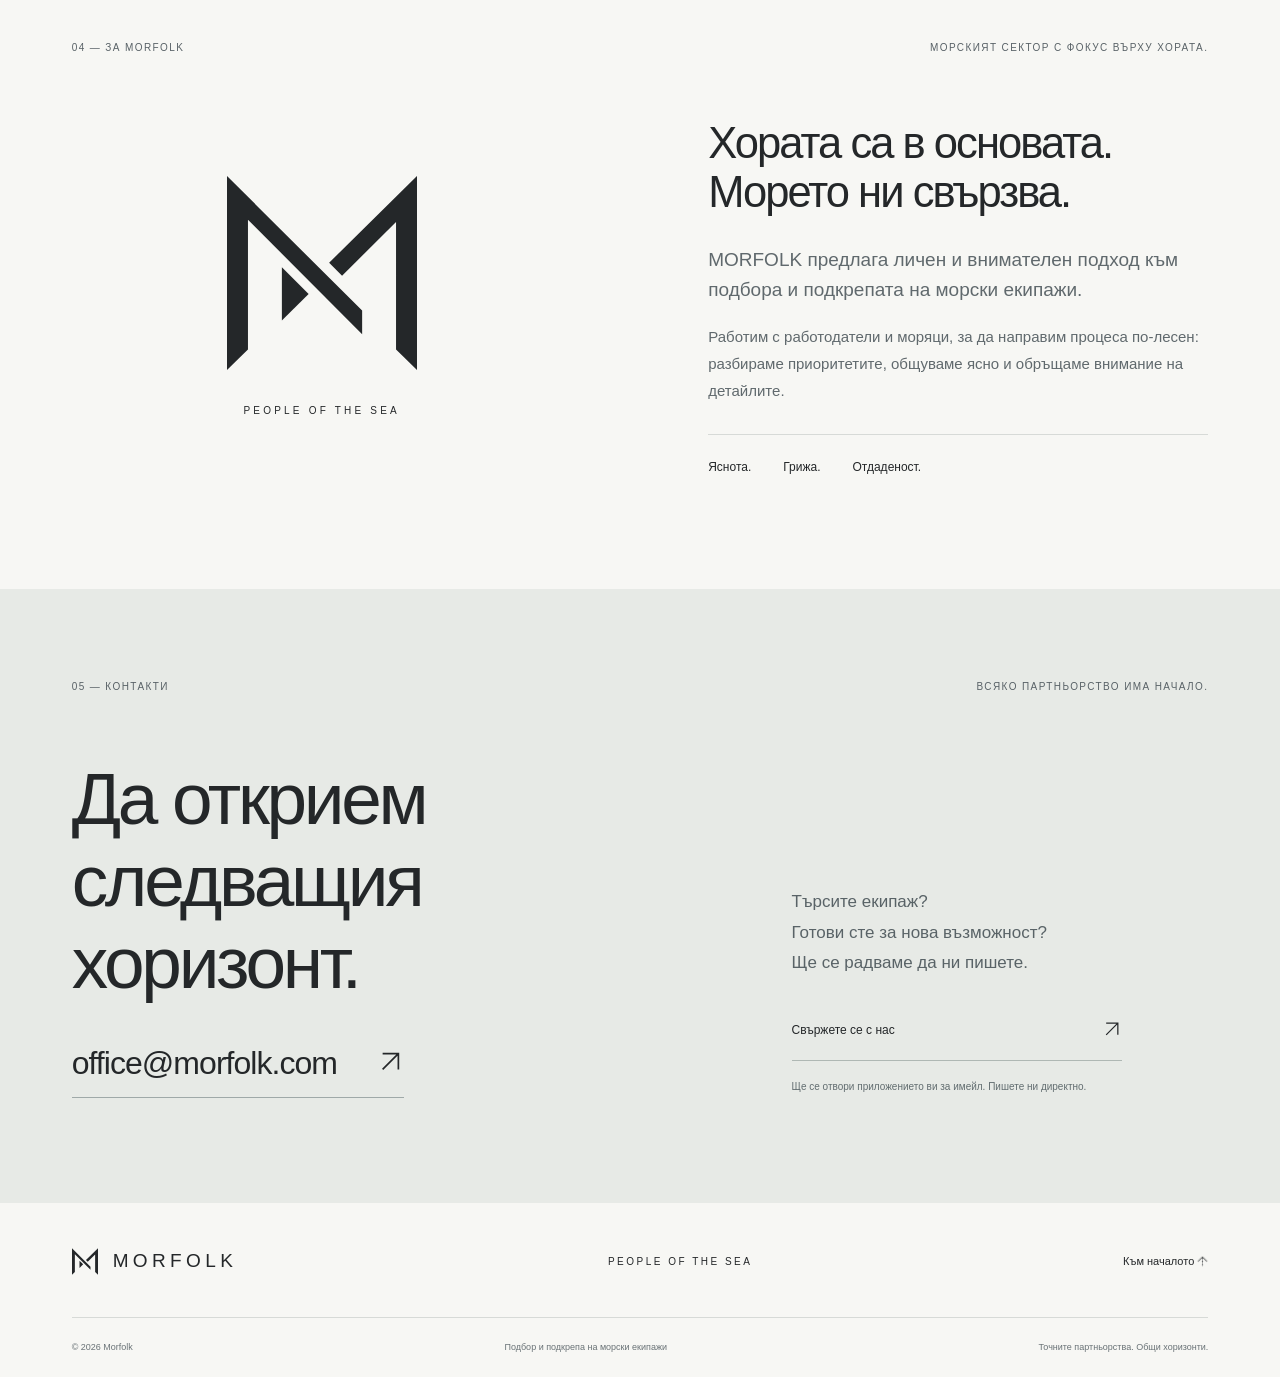
==== commit 3791aa22: "Fix iOS emoji arrows and menu color" ====
--- a/bg.html
+++ b/bg.html
@@ -11,7 +11,7 @@
 </head>
 <body>
 <a class="skip" href="#main">Към съдържанието</a>
-<header class="header"><a class="brand" href="#home" aria-label="MORFOLK — начало"><img src="assets/mark.svg" width="30" height="31" alt=""><span>MORFOLK</span></a><button class="menu-toggle" aria-expanded="false" aria-controls="navigation">Меню <span>＋</span></button><nav id="navigation" aria-label="Основна навигация"><a href="#approach">Нашият подход</a><a href="#employers">За работодатели</a><a href="#seafarers">За моряци</a><a class="nav-contact" href="#contact">Свържете се с нас <span>↗</span></a><div class="language-switch" aria-label="Език"><a href="index.html" lang="en" hreflang="en">EN</a><span aria-hidden="true">/</span><a href="bg.html" lang="bg" hreflang="bg" aria-current="page">BG</a></div></nav></header>
+<header class="header"><a class="brand" href="#home" aria-label="MORFOLK — начало"><img src="assets/mark.svg" width="30" height="31" alt=""><span>MORFOLK</span></a><button class="menu-toggle" aria-expanded="false" aria-controls="navigation">Меню <span>＋</span></button><nav id="navigation" aria-label="Основна навигация"><a href="#approach">Нашият подход</a><a href="#employers">За работодатели</a><a href="#seafarers">За моряци</a><a class="nav-contact" href="#contact">Свържете се с нас <span><i class="arrow arrow-ne" aria-hidden="true"></i></span></a><div class="language-switch" aria-label="Език"><a href="index.html" lang="en" hreflang="en">EN</a><span aria-hidden="true">/</span><a href="bg.html" lang="bg" hreflang="bg" aria-current="page">BG</a></div></nav></header>
 <main id="main">
 <section class="brand-cover" id="home" aria-labelledby="hero-title">
 <div class="cover-paper">
@@ -20,14 +20,14 @@
 <div class="cover-note">Повече от<br>подбор на<br>екипажи.</div>
 <div class="cover-identity"><img class="cover-mark" src="assets/mark.svg" width="426" height="434" alt=""><h1 id="hero-title">MORFOLK</h1><p class="cover-tagline">PEOPLE OF THE SEA</p></div>
 <div class="cover-baseline"><span></span><p>Свързваме хора отвъд океаните</p><span></span></div>
-<div class="cover-paths"><a href="#employers"><span>За работодатели</span><small>Намерете своя екипаж</small><b aria-hidden="true">↗</b></a><a href="#seafarers"><span>За моряци</span><small>Вашата следваща възможност</small><b aria-hidden="true">↗</b></a></div>
+<div class="cover-paths"><a href="#employers"><span>За работодатели</span><small>Намерете своя екипаж</small><b aria-hidden="true"><i class="arrow arrow-ne" aria-hidden="true"></i></b></a><a href="#seafarers"><span>За моряци</span><small>Вашата следваща възможност</small><b aria-hidden="true"><i class="arrow arrow-ne" aria-hidden="true"></i></b></a></div>
 </div>
-<div class="cover-ocean"><img src="assets/ocean.jpg" alt="Тъмни морски вълни под спокойно сиво небе" fetchpriority="high"><div class="ocean-title">Обща<br>посока.<br><span>По-далеч.<br>Заедно.</span></div><div class="ocean-bottom"><p>Хора.<br>Възможности.<br>Пътища в морето.</p><a href="#approach" aria-label="Открийте MORFOLK">Открийте повече <span aria-hidden="true">↓</span></a></div></div>
+<div class="cover-ocean"><img src="assets/ocean.jpg" alt="Тъмни морски вълни под спокойно сиво небе" fetchpriority="high"><div class="ocean-title">Обща<br>посока.<br><span>По-далеч.<br>Заедно.</span></div><div class="ocean-bottom"><p>Хора.<br>Възможности.<br>Пътища в морето.</p><a href="#approach" aria-label="Открийте MORFOLK">Открийте повече <span aria-hidden="true"><i class="arrow arrow-down" aria-hidden="true"></i></span></a></div></div>
 </section>
-<section class="section approach" id="approach"><div class="section-label"><span>01 — Какво правим</span><span>Хората са на първо място. Винаги.</span></div><div class="intro-grid reveal"><h2>Точните хора.<br>Обща посока.</h2><p class="lead">Зад всяко плаване стоят хора.<br>Ние свързваме точните хора чрез внимателен подбор и практическа подкрепа — от първия разговор до следващата стъпка.</p></div><div class="services"><article class="reveal"><span class="number">01</span><h3>Подбор на морски екипажи</h3><p>Търсене и предварителен подбор на кандидати според нуждите на вашия кораб и екип.</p><a class="text-link" href="#employers">За работодатели <span>↗</span></a></article><article class="reveal"><span class="number">02</span><h3>Кариерни възможности</h3><p>Свободни позиции и възможности за развитие, съобразени с вашия опит, амбиции и следваща стъпка.</p><a class="text-link" href="#seafarers">За моряци <span>↗</span></a></article><article class="reveal"><span class="number">03</span><h3>Съдействие с документи</h3><p>Съдействие за визи, документи на държавата на знамето и други моряшки документи. Ясни насоки при подготовката им.</p><a class="text-link" href="#contact">Как можем да помогнем <span>↗</span></a></article></div></section>
-<section class="section audience employers" id="employers"><div class="audience-heading reveal"><div class="audience-label"><span class="audience-symbol" aria-hidden="true">↗</span><div><span>За работодатели</span><small>Подбор и подкрепа на екипажи</small></div></div><h2>Вашият бъдещ екипаж.<br>Нашето пълно внимание.</h2><p>Подходящият кандидат е повече от автобиография. Отделяме време да разберем изискванията ви и се фокусираме върху хората, които им отговарят.</p><a class="button dark" href="mailto:office@morfolk.com?subject=%D0%97%D0%B0%D0%BF%D0%B8%D1%82%D0%B2%D0%B0%D0%BD%D0%B5%20%D0%B7%D0%B0%20%D0%BF%D0%BE%D0%B4%D0%B1%D0%BE%D1%80%20%D0%BD%D0%B0%20%D0%B5%D0%BA%D0%B8%D0%BF%D0%B0%D0%B6">Обсъдете нуждите си с нас <span>↗</span></a></div><div class="process reveal"><div><span>01</span><section><h3>Споделете какво търсите</h3><p>Позициите, изискванията за кораба и сроковете за качване на борда определят посоката.</p></section></div><div><span>02</span><section><h3>Внимателно подбрани кандидати</h3><p>Целенасочено търсене и предварителен подбор според вашите изисквания.</p></section></div><div><span>03</span><section><h3>Подкрепа на всяка стъпка</h3><p>Ясна комуникация и съдействие с документите, необходими за качване на борда.</p></section></div></div></section>
-<section class="seafarers" id="seafarers"><div class="sea-panel" aria-hidden="true"><img src="assets/ocean.jpg" alt="" loading="lazy"><span>ВАШИЯТ СЛЕДВАЩ ХОРИЗОНТ.</span></div><div class="seafarer-content reveal"><div class="audience-label"><span class="audience-symbol" aria-hidden="true">→</span><div><span>За моряци</span><small>Кариера и подготовка за борда</small></div></div><h2>Опитът е важен.<br>Също и следващата стъпка.</h2><p>Независимо дали търсите нова възможност, или се подготвяте за качване на борда, ние ви помагаме да направите следващата стъпка с яснота.</p><ul class="simple-list"><li>Позиции, съобразени с вашия опит</li><li>Подкрепа през целия процес на подбор</li><li>Насоки за документите за качване на борда</li></ul><a class="button light" href="mailto:office@morfolk.com?subject=%D0%97%D0%B0%D0%BF%D0%B8%D1%82%D0%B2%D0%B0%D0%BD%D0%B5%20%D0%B7%D0%B0%20%D1%80%D0%B0%D0%B1%D0%BE%D1%82%D0%B0%20%D0%BD%D0%B0%20%D0%BC%D0%BE%D1%80%D0%B5">Нека поговорим <span>↗</span></a><small>Споделете вашата длъжност, опит и готовност за започване.</small></div></section>
+<section class="section approach" id="approach"><div class="section-label"><span>01 — Какво правим</span><span>Хората са на първо място. Винаги.</span></div><div class="intro-grid reveal"><h2>Точните хора.<br>Обща посока.</h2><p class="lead">Зад всяко плаване стоят хора.<br>Ние свързваме точните хора чрез внимателен подбор и практическа подкрепа — от първия разговор до следващата стъпка.</p></div><div class="services"><article class="reveal"><span class="number">01</span><h3>Подбор на морски екипажи</h3><p>Търсене и предварителен подбор на кандидати според нуждите на вашия кораб и екип.</p><a class="text-link" href="#employers">За работодатели <span><i class="arrow arrow-ne" aria-hidden="true"></i></span></a></article><article class="reveal"><span class="number">02</span><h3>Кариерни възможности</h3><p>Свободни позиции и възможности за развитие, съобразени с вашия опит, амбиции и следваща стъпка.</p><a class="text-link" href="#seafarers">За моряци <span><i class="arrow arrow-ne" aria-hidden="true"></i></span></a></article><article class="reveal"><span class="number">03</span><h3>Съдействие с документи</h3><p>Съдействие за визи, документи на държавата на знамето и други моряшки документи. Ясни насоки при подготовката им.</p><a class="text-link" href="#contact">Как можем да помогнем <span><i class="arrow arrow-ne" aria-hidden="true"></i></span></a></article></div></section>
+<section class="section audience employers" id="employers"><div class="audience-heading reveal"><div class="audience-label"><span class="audience-symbol" aria-hidden="true"><i class="arrow arrow-ne" aria-hidden="true"></i></span><div><span>За работодатели</span><small>Подбор и подкрепа на екипажи</small></div></div><h2>Вашият бъдещ екипаж.<br>Нашето пълно внимание.</h2><p>Подходящият кандидат е повече от автобиография. Отделяме време да разберем изискванията ви и се фокусираме върху хората, които им отговарят.</p><a class="button dark" href="mailto:office@morfolk.com?subject=%D0%97%D0%B0%D0%BF%D0%B8%D1%82%D0%B2%D0%B0%D0%BD%D0%B5%20%D0%B7%D0%B0%20%D0%BF%D0%BE%D0%B4%D0%B1%D0%BE%D1%80%20%D0%BD%D0%B0%20%D0%B5%D0%BA%D0%B8%D0%BF%D0%B0%D0%B6">Обсъдете нуждите си с нас <span><i class="arrow arrow-ne" aria-hidden="true"></i></span></a></div><div class="process reveal"><div><span>01</span><section><h3>Споделете какво търсите</h3><p>Позициите, изискванията за кораба и сроковете за качване на борда определят посоката.</p></section></div><div><span>02</span><section><h3>Внимателно подбрани кандидати</h3><p>Целенасочено търсене и предварителен подбор според вашите изисквания.</p></section></div><div><span>03</span><section><h3>Подкрепа на всяка стъпка</h3><p>Ясна комуникация и съдействие с документите, необходими за качване на борда.</p></section></div></div></section>
+<section class="seafarers" id="seafarers"><div class="sea-panel" aria-hidden="true"><img src="assets/ocean.jpg" alt="" loading="lazy"><span>ВАШИЯТ СЛЕДВАЩ ХОРИЗОНТ.</span></div><div class="seafarer-content reveal"><div class="audience-label"><span class="audience-symbol" aria-hidden="true"><i class="arrow arrow-right" aria-hidden="true"></i></span><div><span>За моряци</span><small>Кариера и подготовка за борда</small></div></div><h2>Опитът е важен.<br>Също и следващата стъпка.</h2><p>Независимо дали търсите нова възможност, или се подготвяте за качване на борда, ние ви помагаме да направите следващата стъпка с яснота.</p><ul class="simple-list"><li>Позиции, съобразени с вашия опит</li><li>Подкрепа през целия процес на подбор</li><li>Насоки за документите за качване на борда</li></ul><a class="button light" href="mailto:office@morfolk.com?subject=%D0%97%D0%B0%D0%BF%D0%B8%D1%82%D0%B2%D0%B0%D0%BD%D0%B5%20%D0%B7%D0%B0%20%D1%80%D0%B0%D0%B1%D0%BE%D1%82%D0%B0%20%D0%BD%D0%B0%20%D0%BC%D0%BE%D1%80%D0%B5">Нека поговорим <span><i class="arrow arrow-ne" aria-hidden="true"></i></span></a><small>Споделете вашата длъжност, опит и готовност за започване.</small></div></section>
 <section class="section about" id="about"><div class="section-label"><span>04 — За MORFOLK</span><span>Морският сектор с фокус върху хората.</span></div><div class="about-grid"><div class="brand-art reveal"><img src="assets/mark.svg" width="245" height="250" alt="Геометричният знак M на MORFOLK"><span>PEOPLE OF THE SEA</span></div><div class="reveal"><h2>Хората са в основата.<br>Морето ни свързва.</h2><p class="lead">MORFOLK предлага личен и внимателен подход към подбора и подкрепата на морски екипажи.</p><p>Работим с работодатели и моряци, за да направим процеса по-лесен: разбираме приоритетите, общуваме ясно и обръщаме внимание на детайлите.</p><div class="values"><span>Яснота.</span><span>Грижа.</span><span>Отдаденост.</span></div></div></div></section>
-<section class="section contact" id="contact"><div class="section-label"><span>05 — Контакти</span><span>Всяко партньорство има начало.</span></div><div class="contact-grid reveal"><div><h2>Да открием<br>следващия хоризонт.</h2><a class="email" href="mailto:office@morfolk.com">office@morfolk.com <span>↗</span></a></div><div class="contact-note"><p>Търсите екипаж?<br>Готови сте за нова възможност?<br>Ще се радваме да ни пишете.</p><a class="text-link" href="mailto:office@morfolk.com">Свържете се с нас <span>↗</span></a><small>Ще се отвори приложението ви за имейл. Пишете ни директно.</small></div></div></section>
-</main><footer class="footer"><div class="footer-top"><a class="brand" href="#home"><img src="assets/mark.svg" width="26" height="27" alt=""><span>MORFOLK</span></a><span class="footer-tag">PEOPLE OF THE SEA</span><a href="#home">Към началото ↑</a></div><div class="footer-bottom"><span>© <span id="year">2026</span> Morfolk</span><span>Подбор и подкрепа на морски екипажи</span><span>Точните партньорства. Общи хоризонти.</span></div></footer>
+<section class="section contact" id="contact"><div class="section-label"><span>05 — Контакти</span><span>Всяко партньорство има начало.</span></div><div class="contact-grid reveal"><div><h2>Да открием<br>следващия хоризонт.</h2><a class="email" href="mailto:office@morfolk.com">office@morfolk.com <span><i class="arrow arrow-ne" aria-hidden="true"></i></span></a></div><div class="contact-note"><p>Търсите екипаж?<br>Готови сте за нова възможност?<br>Ще се радваме да ни пишете.</p><a class="text-link" href="mailto:office@morfolk.com">Свържете се с нас <span><i class="arrow arrow-ne" aria-hidden="true"></i></span></a><small>Ще се отвори приложението ви за имейл. Пишете ни директно.</small></div></div></section>
+</main><footer class="footer"><div class="footer-top"><a class="brand" href="#home"><img src="assets/mark.svg" width="26" height="27" alt=""><span>MORFOLK</span></a><span class="footer-tag">PEOPLE OF THE SEA</span><a href="#home">Към началото <i class="arrow arrow-up" aria-hidden="true"></i></a></div><div class="footer-bottom"><span>© <span id="year">2026</span> Morfolk</span><span>Подбор и подкрепа на морски екипажи</span><span>Точните партньорства. Общи хоризонти.</span></div></footer>
 </body></html>
--- a/styles.css
+++ b/styles.css
@@ -1,4 +1,4 @@
-:root{--paper:#F7F7F4;--ink:#242729;--ocean:#162A33;--steel:#7B8589;--line:#d7dad7;--gutter:clamp(24px,5.6vw,88px)}*{box-sizing:border-box}html{scroll-behavior:smooth;scroll-padding-top:88px}body{margin:0;background:var(--paper);color:var(--ink);font-family:Arial,Helvetica,sans-serif;-webkit-font-smoothing:antialiased}a{color:inherit;text-decoration:none}button{font:inherit}img{display:block;max-width:100%}h1,h2,h3,p{margin:0}a,button{-webkit-tap-highlight-color:transparent}a:focus-visible,button:focus-visible{outline:2px solid #7b999e;outline-offset:6px}::selection{background:#bacbd0;color:var(--ocean)}.skip{position:fixed;top:-100px;left:20px;z-index:100;background:var(--paper);padding:16px}.skip:focus{top:12px}.header{height:94px;padding:0 var(--gutter);display:flex;align-items:center;justify-content:space-between;background:var(--paper);position:relative;z-index:20}.brand{display:flex;align-items:center;gap:15px}.brand span{font-size:23px;letter-spacing:.23em}.header nav{display:flex;align-items:center;gap:35px;font-size:12px}.header nav a{padding:12px 0}.header nav a:hover{color:var(--steel)}.nav-contact{margin-left:23px;border-bottom:1px solid var(--ink);min-width:105px;display:flex;justify-content:space-between}.menu-toggle{display:none}.hero{position:relative;min-height:690px;height:calc(100svh - 94px);max-height:1000px;color:var(--paper);display:flex;flex-direction:column;overflow:hidden;background:var(--ocean);padding:40px var(--gutter) 26px}.hero-photo,.hero-shade{position:absolute;inset:0;width:100%;height:100%;object-fit:cover}.hero-photo{filter:saturate(.3) brightness(.66);object-position:center 57%}.hero-shade{background:linear-gradient(90deg,rgba(8,24,31,.44),rgba(8,24,31,.06)),linear-gradient(0deg,rgba(8,24,31,.5),transparent 50%)}.hero-top,.hero-content,.hero-foot{position:relative}.hero-top,.hero-foot{display:flex;justify-content:space-between;gap:20px}.eyebrow,.section-label,.hero-foot,.hero-coordinate{font-size:10px;letter-spacing:.14em;text-transform:uppercase;line-height:1.5}.hero-top{padding-bottom:30px;border-bottom:1px solid #ffffff40}.hero-content{margin:auto 0;padding:42px 0}h1{font-weight:400;font-size:clamp(74px,9.35vw,150px);letter-spacing:-.055em;line-height:.97}.period{color:#a1b7bb}.hero-bottom{display:flex;justify-content:space-between;align-items:end;margin-top:40px;max-width:960px}.hero-bottom p{font-size:16px;line-height:1.65;color:#e4e8e7}.light-link{display:flex;justify-content:space-between;gap:60px;border-bottom:1px solid #ffffff80;padding-bottom:14px;font-size:12px}.light-link span{font-size:20px}.hero-foot{color:#c1cdd0;font-size:9px;letter-spacing:.11em}.section{padding:90px var(--gutter) 105px}.section-label{display:flex;justify-content:space-between;color:#596267;margin-bottom:64px;font-size:10px}.intro-grid{display:grid;grid-template-columns:1.1fr 1fr;gap:9%}h2{font-size:clamp(35px,3.8vw,60px);font-weight:400;line-height:1.13;letter-spacing:-.045em}.lead{font-size:19px;line-height:1.65;color:#586064}.intro-grid .lead{max-width:485px;padding-top:4px}.services{display:grid;grid-template-columns:repeat(3,1fr);gap:48px;margin-top:76px}.services article{border-top:1px solid var(--line);padding-top:24px}.number{font-size:10px;color:var(--steel)}h3{font-size:20px;font-weight:400;letter-spacing:-.02em}.services h3{margin:32px 0 18px}.services p,.audience p,.seafarer-content p,.about p{font-size:15px;line-height:1.8;color:#60696d}.services p{min-height:108px;max-width:330px}.text-link{display:flex;align-items:center;justify-content:space-between;font-size:12px;padding:18px 0;border-bottom:1px solid var(--line);margin-top:22px;max-width:330px}.text-link span{font-size:20px}.text-link:hover span,.button:hover span{transform:translate(3px,-3px)}.text-link span,.button span{transition:transform .25s}.employers{background:#eaece8;display:grid;grid-template-columns:1fr 1fr;gap:12%;padding-top:100px;padding-bottom:100px}.audience-heading h2{margin:35px 0 24px}.audience-heading p{max-width:400px}.button{display:inline-flex;gap:45px;align-items:center;justify-content:space-between;padding:20px 23px;font-size:12px;margin-top:34px;min-width:255px;transition:background .2s}.button.dark{background:var(--ocean);color:var(--paper)}.button.dark:hover{background:#28424c}.process{padding-top:17px}.process>div{display:flex;gap:28px;padding:31px 0;border-bottom:1px solid #cdd2ce}.process>div>span{font-size:10px;color:#6b7477;padding-top:5px}.process p{margin-top:12px;font-size:14px;max-width:365px}.seafarers{display:grid;grid-template-columns:1fr 1fr;background:var(--ocean);color:var(--paper)}.sea-panel{position:relative;min-height:640px;overflow:hidden}.sea-panel img{height:100%;width:100%;object-fit:cover;object-position:25% center;filter:saturate(.25) brightness(.69);transform:scale(1.08)}.sea-panel:after{content:'';position:absolute;inset:0;background:#162a3325}.sea-panel>span{position:absolute;bottom:40px;left:var(--gutter);font-size:10px;letter-spacing:.2em;z-index:1}.seafarer-content{padding:85px 12% 80px}.seafarer-content .eyebrow{color:#b7c5c9}.seafarer-content h2{margin:35px 0 24px;font-size:clamp(34px,3.25vw,52px)}.seafarer-content p{color:#b7c5c9;max-width:410px}.simple-list{padding:0;list-style:none;margin:30px 0 0}.simple-list li{font-size:12px;border-bottom:1px solid #ffffff25;padding:15px 0}.simple-list li:before{content:'↗';margin-right:16px;color:#a4b8bd}.button.light{background:var(--paper);color:var(--ocean)}.button.light:hover{background:#dce5e5}small{display:block;font-size:10px;line-height:1.6}.seafarer-content small{margin-top:18px;color:#acbdc2}.about{padding-bottom:115px}.about-grid{display:grid;grid-template-columns:1fr 1fr;gap:12%;align-items:center}.brand-art{display:flex;align-items:center;flex-direction:column;padding:30px 20px}.brand-art img{width:190px;height:auto}.brand-art span{font-size:10px;letter-spacing:.32em;margin-top:35px}.about h2{font-size:clamp(34px,3.4vw,54px);margin-bottom:28px}.about .lead{font-size:19px;line-height:1.6;margin-bottom:17px}.values{display:flex;gap:32px;margin-top:30px;border-top:1px solid var(--line);padding-top:25px;font-size:12px}.contact{background:#e7eae6}.contact-grid{display:grid;grid-template-columns:1.4fr 1fr;gap:12%;align-items:end}.contact h2{font-size:clamp(48px,5.7vw,88px)}.email{display:inline-flex;gap:40px;align-items:center;font-size:clamp(21px,2.5vw,36px);letter-spacing:-.03em;border-bottom:1px solid #9fa9a8;padding-bottom:15px;margin-top:40px}.email span{font-size:27px}.contact-note{padding-bottom:3px}.contact-note p{font-size:17px;line-height:1.8;color:#596367}.contact-note .text-link{border-color:#afb8b4}.contact-note small{color:#626d70;margin-top:18px}.footer{padding:45px var(--gutter) 25px}.footer-top,.footer-bottom{display:flex;justify-content:space-between;align-items:center;gap:25px}.footer-top>.brand span{font-size:19px}.footer-top>a:last-child{font-size:11px}.footer-tag{font-size:10px;letter-spacing:.25em}.footer-bottom{margin-top:42px;border-top:1px solid var(--line);padding-top:24px;color:#697276;font-size:9px}.reveal{transition:opacity .75s,transform .75s}.motion-ready .reveal:not(.visible){opacity:0;transform:translateY(20px)}@media(min-width:1600px){.section,.footer,.header{padding-left:max(var(--gutter),calc((100vw - 1440px)/2));padding-right:max(var(--gutter),calc((100vw - 1440px)/2))}}@media(max-width:1000px){.header nav{gap:20px}.nav-contact{margin-left:0}.services{gap:25px}.services p{min-height:135px}.employers{gap:7%}.seafarer-content{padding:65px 9%}.sea-panel{min-height:650px}.hero{min-height:650px}.hero-bottom{max-width:none}.about-grid{gap:7%}.values{gap:22px}}@media(max-width:700px){html{scroll-padding-top:20px}.header{height:78px}.brand span{font-size:20px}.brand img{width:25px}.menu-toggle{display:flex;align-items:center;gap:18px;background:none;border:0;padding:12px 0;font-size:12px}.menu-toggle span{font-size:22px}.header nav{display:none;position:absolute;top:78px;left:0;right:0;background:var(--paper);padding:18px var(--gutter) 30px;box-shadow:0 14px 20px #162a3315}.header nav.open{display:flex;align-items:stretch;flex-direction:column;gap:5px}.header nav a{padding:16px 0;border-bottom:1px solid var(--line)}.nav-contact{min-width:0}.hero{height:calc(100svh - 78px);min-height:650px;max-height:860px;padding-top:25px;padding-bottom:22px}.hero-top{padding-bottom:23px}.eyebrow{font-size:9px}.hero-coordinate{display:none}h1{font-size:clamp(44px,12.3vw,86px);line-height:1.03;letter-spacing:-.055em}.hero-bottom{display:block;margin-top:29px}.hero-bottom p{font-size:15px}.light-link{margin-top:37px;width:195px;gap:25px}.hero-foot{font-size:8px;letter-spacing:.04em}.hero-photo{object-position:57% center}.section{padding-top:62px;padding-bottom:65px}.section-label{margin-bottom:38px;font-size:9px;gap:22px}.section-label span:last-child{display:none}.intro-grid{grid-template-columns:1fr;gap:24px}.intro-grid .lead{font-size:17px}h2{font-size:38px}.services{grid-template-columns:1fr;margin-top:40px;gap:36px}.services article{padding-top:18px;position:relative;padding-left:36px}.number{position:absolute;left:0;top:23px}.services h3{margin:0 0 13px;font-size:21px}.services p{min-height:0;max-width:none;font-size:14px}.services .text-link{margin-top:9px;max-width:none}.employers{grid-template-columns:1fr;gap:28px}.audience-heading h2{margin-top:25px}.process{padding-top:0}.process>div{padding:24px 0}.seafarers{grid-template-columns:1fr}.sea-panel{min-height:0;height:280px}.sea-panel img{object-position:center 65%}.sea-panel>span{bottom:25px;font-size:9px}.seafarer-content{padding:55px var(--gutter) 65px}.seafarer-content h2{font-size:37px;margin-top:25px}.about-grid{grid-template-columns:1fr;gap:40px}.brand-art{padding:15px 0 35px}.brand-art img{width:130px}.brand-art span{font-size:8px}.about h2{font-size:36px}.about .lead{font-size:17px}.contact-grid{grid-template-columns:1fr;gap:42px}.contact h2{font-size:53px}.email{font-size:clamp(20px,6.4vw,25px);gap:20px;margin-top:30px}.contact-note p{font-size:16px}.footer{padding-top:35px}.footer-top{flex-wrap:wrap}.footer-tag{display:none}.footer-bottom{margin-top:28px;flex-wrap:wrap;gap:14px;line-height:1.5}.footer-bottom span:last-child{width:100%}}@media(prefers-reduced-motion:reduce){html{scroll-behavior:auto}*,*:before,*:after{transition:none!important;animation:none!important}.motion-ready .reveal:not(.visible){opacity:1;transform:none}}
+:root{--paper:#F7F7F4;--ink:#242729;--ocean:#162A33;--steel:#7B8589;--line:#d7dad7;--gutter:clamp(24px,5.6vw,88px)}*{box-sizing:border-box}html{scroll-behavior:smooth;scroll-padding-top:88px}body{margin:0;background:var(--paper);color:var(--ink);font-family:Arial,Helvetica,sans-serif;-webkit-font-smoothing:antialiased}a{color:inherit;text-decoration:none}button{font:inherit}img{display:block;max-width:100%}h1,h2,h3,p{margin:0}a,button{-webkit-tap-highlight-color:transparent}a:focus-visible,button:focus-visible{outline:2px solid #7b999e;outline-offset:6px}::selection{background:#bacbd0;color:var(--ocean)}.skip{position:fixed;top:-100px;left:20px;z-index:100;background:var(--paper);padding:16px}.skip:focus{top:12px}.header{height:94px;padding:0 var(--gutter);display:flex;align-items:center;justify-content:space-between;background:var(--paper);position:relative;z-index:20}.brand{display:flex;align-items:center;gap:15px}.brand span{font-size:23px;letter-spacing:.23em}.header nav{display:flex;align-items:center;gap:35px;font-size:12px}.header nav a{padding:12px 0}.header nav a:hover{color:var(--steel)}.nav-contact{margin-left:23px;border-bottom:1px solid var(--ink);min-width:105px;display:flex;justify-content:space-between}.menu-toggle{display:none}.hero{position:relative;min-height:690px;height:calc(100svh - 94px);max-height:1000px;color:var(--paper);display:flex;flex-direction:column;overflow:hidden;background:var(--ocean);padding:40px var(--gutter) 26px}.hero-photo,.hero-shade{position:absolute;inset:0;width:100%;height:100%;object-fit:cover}.hero-photo{filter:saturate(.3) brightness(.66);object-position:center 57%}.hero-shade{background:linear-gradient(90deg,rgba(8,24,31,.44),rgba(8,24,31,.06)),linear-gradient(0deg,rgba(8,24,31,.5),transparent 50%)}.hero-top,.hero-content,.hero-foot{position:relative}.hero-top,.hero-foot{display:flex;justify-content:space-between;gap:20px}.eyebrow,.section-label,.hero-foot,.hero-coordinate{font-size:10px;letter-spacing:.14em;text-transform:uppercase;line-height:1.5}.hero-top{padding-bottom:30px;border-bottom:1px solid #ffffff40}.hero-content{margin:auto 0;padding:42px 0}h1{font-weight:400;font-size:clamp(74px,9.35vw,150px);letter-spacing:-.055em;line-height:.97}.period{color:#a1b7bb}.hero-bottom{display:flex;justify-content:space-between;align-items:end;margin-top:40px;max-width:960px}.hero-bottom p{font-size:16px;line-height:1.65;color:#e4e8e7}.light-link{display:flex;justify-content:space-between;gap:60px;border-bottom:1px solid #ffffff80;padding-bottom:14px;font-size:12px}.light-link span{font-size:20px}.hero-foot{color:#c1cdd0;font-size:9px;letter-spacing:.11em}.section{padding:90px var(--gutter) 105px}.section-label{display:flex;justify-content:space-between;color:#596267;margin-bottom:64px;font-size:10px}.intro-grid{display:grid;grid-template-columns:1.1fr 1fr;gap:9%}h2{font-size:clamp(35px,3.8vw,60px);font-weight:400;line-height:1.13;letter-spacing:-.045em}.lead{font-size:19px;line-height:1.65;color:#586064}.intro-grid .lead{max-width:485px;padding-top:4px}.services{display:grid;grid-template-columns:repeat(3,1fr);gap:48px;margin-top:76px}.services article{border-top:1px solid var(--line);padding-top:24px}.number{font-size:10px;color:var(--steel)}h3{font-size:20px;font-weight:400;letter-spacing:-.02em}.services h3{margin:32px 0 18px}.services p,.audience p,.seafarer-content p,.about p{font-size:15px;line-height:1.8;color:#60696d}.services p{min-height:108px;max-width:330px}.text-link{display:flex;align-items:center;justify-content:space-between;font-size:12px;padding:18px 0;border-bottom:1px solid var(--line);margin-top:22px;max-width:330px}.text-link span{font-size:20px}.text-link:hover span,.button:hover span{transform:translate(3px,-3px)}.text-link span,.button span{transition:transform .25s}.employers{background:#eaece8;display:grid;grid-template-columns:1fr 1fr;gap:12%;padding-top:100px;padding-bottom:100px}.audience-heading h2{margin:35px 0 24px}.audience-heading p{max-width:400px}.button{display:inline-flex;gap:45px;align-items:center;justify-content:space-between;padding:20px 23px;font-size:12px;margin-top:34px;min-width:255px;transition:background .2s}.button.dark{background:var(--ocean);color:var(--paper)}.button.dark:hover{background:#28424c}.process{padding-top:17px}.process>div{display:flex;gap:28px;padding:31px 0;border-bottom:1px solid #cdd2ce}.process>div>span{font-size:10px;color:#6b7477;padding-top:5px}.process p{margin-top:12px;font-size:14px;max-width:365px}.seafarers{display:grid;grid-template-columns:1fr 1fr;background:var(--ocean);color:var(--paper)}.sea-panel{position:relative;min-height:640px;overflow:hidden}.sea-panel img{height:100%;width:100%;object-fit:cover;object-position:25% center;filter:saturate(.25) brightness(.69);transform:scale(1.08)}.sea-panel:after{content:'';position:absolute;inset:0;background:#162a3325}.sea-panel>span{position:absolute;bottom:40px;left:var(--gutter);font-size:10px;letter-spacing:.2em;z-index:1}.seafarer-content{padding:85px 12% 80px}.seafarer-content .eyebrow{color:#b7c5c9}.seafarer-content h2{margin:35px 0 24px;font-size:clamp(34px,3.25vw,52px)}.seafarer-content p{color:#b7c5c9;max-width:410px}.simple-list{padding:0;list-style:none;margin:30px 0 0}.simple-list li{font-size:12px;border-bottom:1px solid #ffffff25;padding:15px 0}.simple-list li:before{content:'';margin-right:16px;color:#a4b8bd;display:inline-block;width:12px;height:12px;background:currentColor;mask:url("data:image/svg+xml,%3Csvg xmlns='http://www.w3.org/2000/svg' viewBox='0 0 24 24'%3E%3Cpath d='M5 19L19 5M5 5h14v14' fill='none' stroke='black' stroke-width='1.5'/%3E%3C/svg%3E") center/contain no-repeat;-webkit-mask:url("data:image/svg+xml,%3Csvg xmlns='http://www.w3.org/2000/svg' viewBox='0 0 24 24'%3E%3Cpath d='M5 19L19 5M5 5h14v14' fill='none' stroke='black' stroke-width='1.5'/%3E%3C/svg%3E") center/contain no-repeat}.button.light{background:var(--paper);color:var(--ocean)}.button.light:hover{background:#dce5e5}small{display:block;font-size:10px;line-height:1.6}.seafarer-content small{margin-top:18px;color:#acbdc2}.about{padding-bottom:115px}.about-grid{display:grid;grid-template-columns:1fr 1fr;gap:12%;align-items:center}.brand-art{display:flex;align-items:center;flex-direction:column;padding:30px 20px}.brand-art img{width:190px;height:auto}.brand-art span{font-size:10px;letter-spacing:.32em;margin-top:35px}.about h2{font-size:clamp(34px,3.4vw,54px);margin-bottom:28px}.about .lead{font-size:19px;line-height:1.6;margin-bottom:17px}.values{display:flex;gap:32px;margin-top:30px;border-top:1px solid var(--line);padding-top:25px;font-size:12px}.contact{background:#e7eae6}.contact-grid{display:grid;grid-template-columns:1.4fr 1fr;gap:12%;align-items:end}.contact h2{font-size:clamp(48px,5.7vw,88px)}.email{display:inline-flex;gap:40px;align-items:center;font-size:clamp(21px,2.5vw,36px);letter-spacing:-.03em;border-bottom:1px solid #9fa9a8;padding-bottom:15px;margin-top:40px}.email span{font-size:27px}.contact-note{padding-bottom:3px}.contact-note p{font-size:17px;line-height:1.8;color:#596367}.contact-note .text-link{border-color:#afb8b4}.contact-note small{color:#626d70;margin-top:18px}.footer{padding:45px var(--gutter) 25px}.footer-top,.footer-bottom{display:flex;justify-content:space-between;align-items:center;gap:25px}.footer-top>.brand span{font-size:19px}.footer-top>a:last-child{font-size:11px}.footer-tag{font-size:10px;letter-spacing:.25em}.footer-bottom{margin-top:42px;border-top:1px solid var(--line);padding-top:24px;color:#697276;font-size:9px}.reveal{transition:opacity .75s,transform .75s}.motion-ready .reveal:not(.visible){opacity:0;transform:translateY(20px)}@media(min-width:1600px){.section,.footer,.header{padding-left:max(var(--gutter),calc((100vw - 1440px)/2));padding-right:max(var(--gutter),calc((100vw - 1440px)/2))}}@media(max-width:1000px){.header nav{gap:20px}.nav-contact{margin-left:0}.services{gap:25px}.services p{min-height:135px}.employers{gap:7%}.seafarer-content{padding:65px 9%}.sea-panel{min-height:650px}.hero{min-height:650px}.hero-bottom{max-width:none}.about-grid{gap:7%}.values{gap:22px}}@media(max-width:700px){html{scroll-padding-top:20px}.header{height:78px}.brand span{font-size:20px}.brand img{width:25px}.menu-toggle{display:flex;align-items:center;gap:18px;background:none;border:0;padding:12px 0;font-size:12px}.menu-toggle span{font-size:22px}.header nav{display:none;position:absolute;top:78px;left:0;right:0;background:var(--paper);padding:18px var(--gutter) 30px;box-shadow:0 14px 20px #162a3315}.header nav.open{display:flex;align-items:stretch;flex-direction:column;gap:5px}.header nav a{padding:16px 0;border-bottom:1px solid var(--line)}.nav-contact{min-width:0}.hero{height:calc(100svh - 78px);min-height:650px;max-height:860px;padding-top:25px;padding-bottom:22px}.hero-top{padding-bottom:23px}.eyebrow{font-size:9px}.hero-coordinate{display:none}h1{font-size:clamp(44px,12.3vw,86px);line-height:1.03;letter-spacing:-.055em}.hero-bottom{display:block;margin-top:29px}.hero-bottom p{font-size:15px}.light-link{margin-top:37px;width:195px;gap:25px}.hero-foot{font-size:8px;letter-spacing:.04em}.hero-photo{object-position:57% center}.section{padding-top:62px;padding-bottom:65px}.section-label{margin-bottom:38px;font-size:9px;gap:22px}.section-label span:last-child{display:none}.intro-grid{grid-template-columns:1fr;gap:24px}.intro-grid .lead{font-size:17px}h2{font-size:38px}.services{grid-template-columns:1fr;margin-top:40px;gap:36px}.services article{padding-top:18px;position:relative;padding-left:36px}.number{position:absolute;left:0;top:23px}.services h3{margin:0 0 13px;font-size:21px}.services p{min-height:0;max-width:none;font-size:14px}.services .text-link{margin-top:9px;max-width:none}.employers{grid-template-columns:1fr;gap:28px}.audience-heading h2{margin-top:25px}.process{padding-top:0}.process>div{padding:24px 0}.seafarers{grid-template-columns:1fr}.sea-panel{min-height:0;height:280px}.sea-panel img{object-position:center 65%}.sea-panel>span{bottom:25px;font-size:9px}.seafarer-content{padding:55px var(--gutter) 65px}.seafarer-content h2{font-size:37px;margin-top:25px}.about-grid{grid-template-columns:1fr;gap:40px}.brand-art{padding:15px 0 35px}.brand-art img{width:130px}.brand-art span{font-size:8px}.about h2{font-size:36px}.about .lead{font-size:17px}.contact-grid{grid-template-columns:1fr;gap:42px}.contact h2{font-size:53px}.email{font-size:clamp(20px,6.4vw,25px);gap:20px;margin-top:30px}.contact-note p{font-size:16px}.footer{padding-top:35px}.footer-top{flex-wrap:wrap}.footer-tag{display:none}.footer-bottom{margin-top:28px;flex-wrap:wrap;gap:14px;line-height:1.5}.footer-bottom span:last-child{width:100%}}@media(prefers-reduced-motion:reduce){html{scroll-behavior:auto}*,*:before,*:after{transition:none!important;animation:none!important}.motion-ready .reveal:not(.visible){opacity:1;transform:none}}
 
 /* V2 — brand-book cover */
 .header{height:82px;border-bottom:1px solid var(--line)}
@@ -47,3 +47,8 @@
 html[lang="bg"] .services p{min-height:135px}
 @media(min-width:701px) and (max-width:1100px){.header{padding-left:24px;padding-right:24px}.header nav,html[lang="bg"] .header nav{gap:15px}.header nav{font-size:11px}.header .brand{gap:9px}.header .brand span{font-size:14px}.nav-contact{margin-left:0;min-width:0}}
 @media(max-width:700px){.cover-paper>.language-switch{position:static;transform:none;align-self:flex-start;margin-bottom:16px;font-size:10px}.cover-note{top:63px}.header nav .language-switch{margin-top:10px;align-self:flex-start}.header nav .language-switch a{padding:8px 0}.cover-paths small{max-width:100%;padding-right:3px}html[lang="bg"] .cover-paths small{font-size:9px}html[lang="bg"] .cover-paths a>span{font-size:10px}html[lang="bg"] .services p{min-height:0}html[lang="bg"] .values{gap:19px}html[lang="bg"] .contact h2{font-size:clamp(35px,10vw,53px)}html[lang="bg"] .seafarer-content h2{font-size:clamp(30px,8.5vw,37px)}}
+
+/* Font-independent arrows: prevent iOS emoji rendering. */
+.arrow{display:inline-block;width:1em;height:1em;min-width:1em;background:currentColor;vertical-align:-.12em;mask:url("data:image/svg+xml,%3Csvg xmlns='http://www.w3.org/2000/svg' viewBox='0 0 24 24'%3E%3Cpath d='M5 19L19 5M5 5h14v14' fill='none' stroke='black' stroke-width='1.5'/%3E%3C/svg%3E") center/contain no-repeat;-webkit-mask:url("data:image/svg+xml,%3Csvg xmlns='http://www.w3.org/2000/svg' viewBox='0 0 24 24'%3E%3Cpath d='M5 19L19 5M5 5h14v14' fill='none' stroke='black' stroke-width='1.5'/%3E%3C/svg%3E") center/contain no-repeat}
+.arrow-down{transform:rotate(135deg)}.arrow-up{transform:rotate(-45deg)}.arrow-right{transform:rotate(45deg)}
+.menu-toggle{color:var(--ink);appearance:none;-webkit-appearance:none}
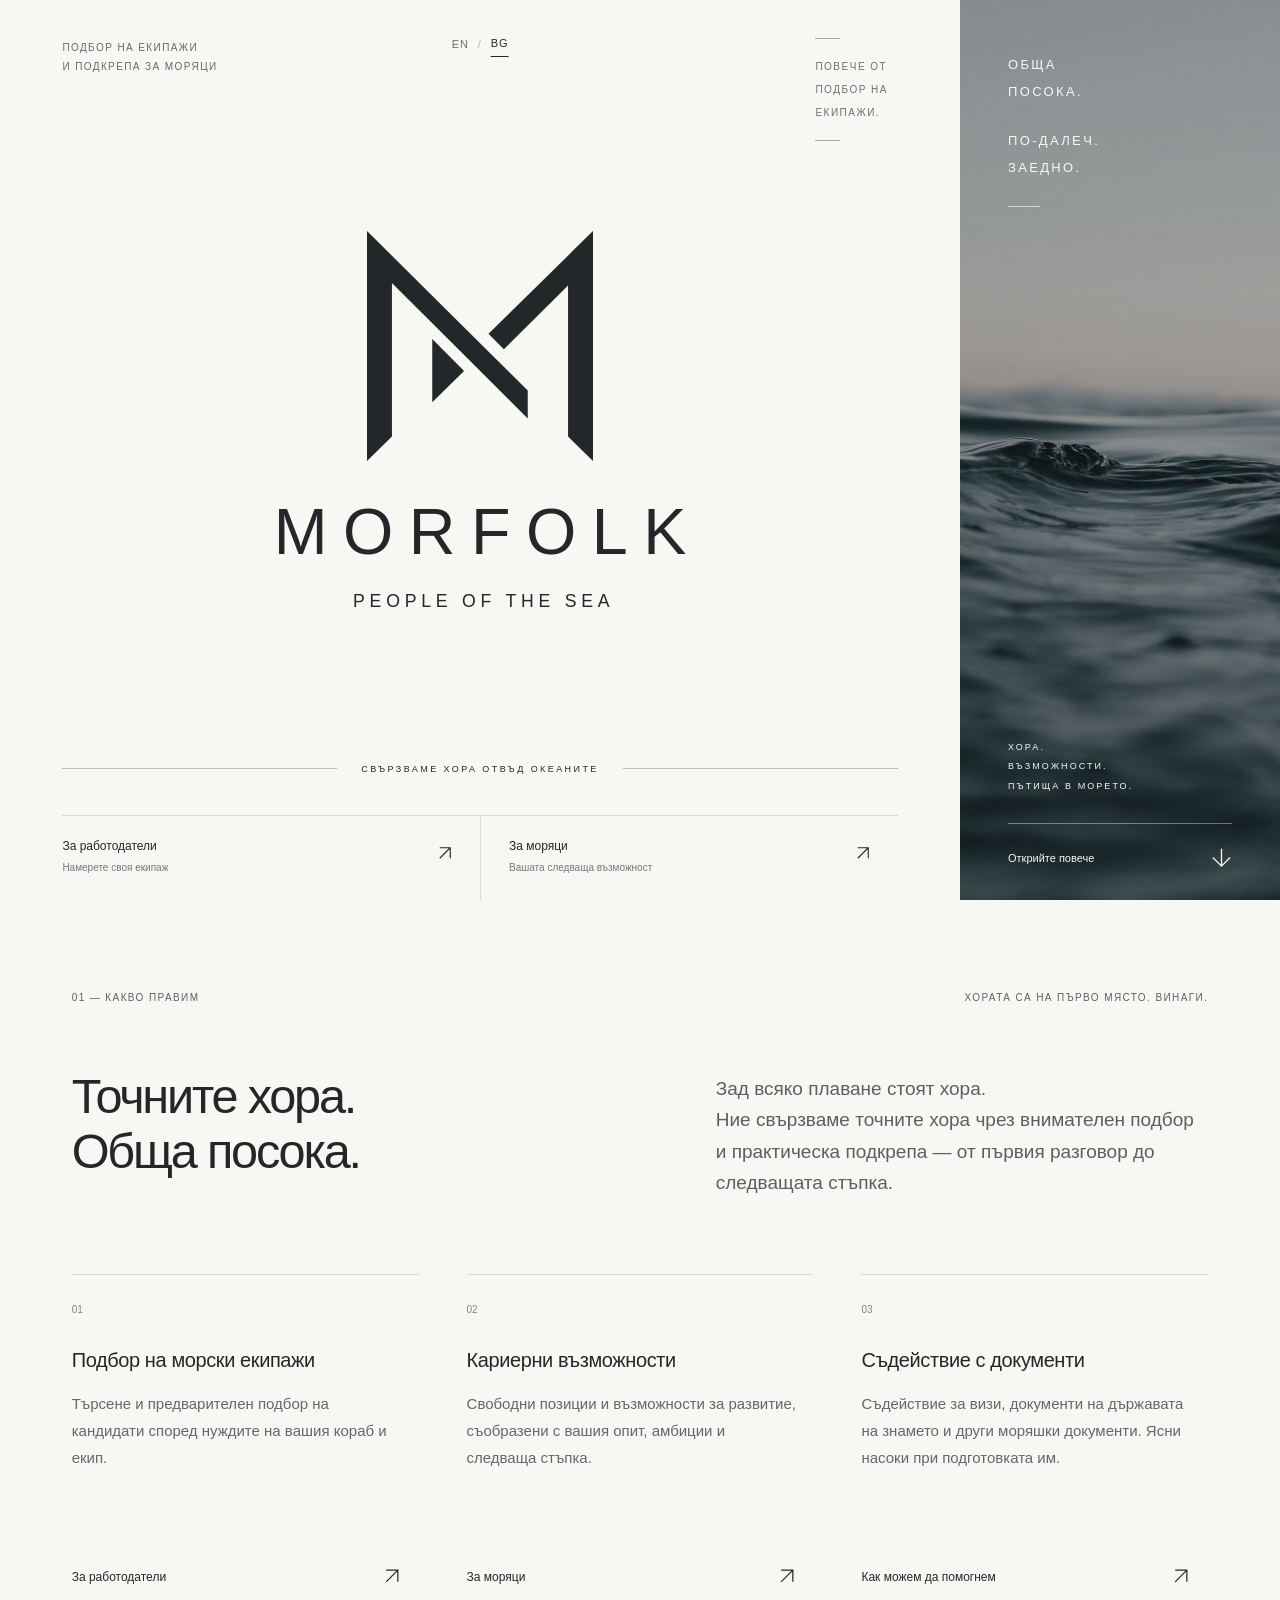
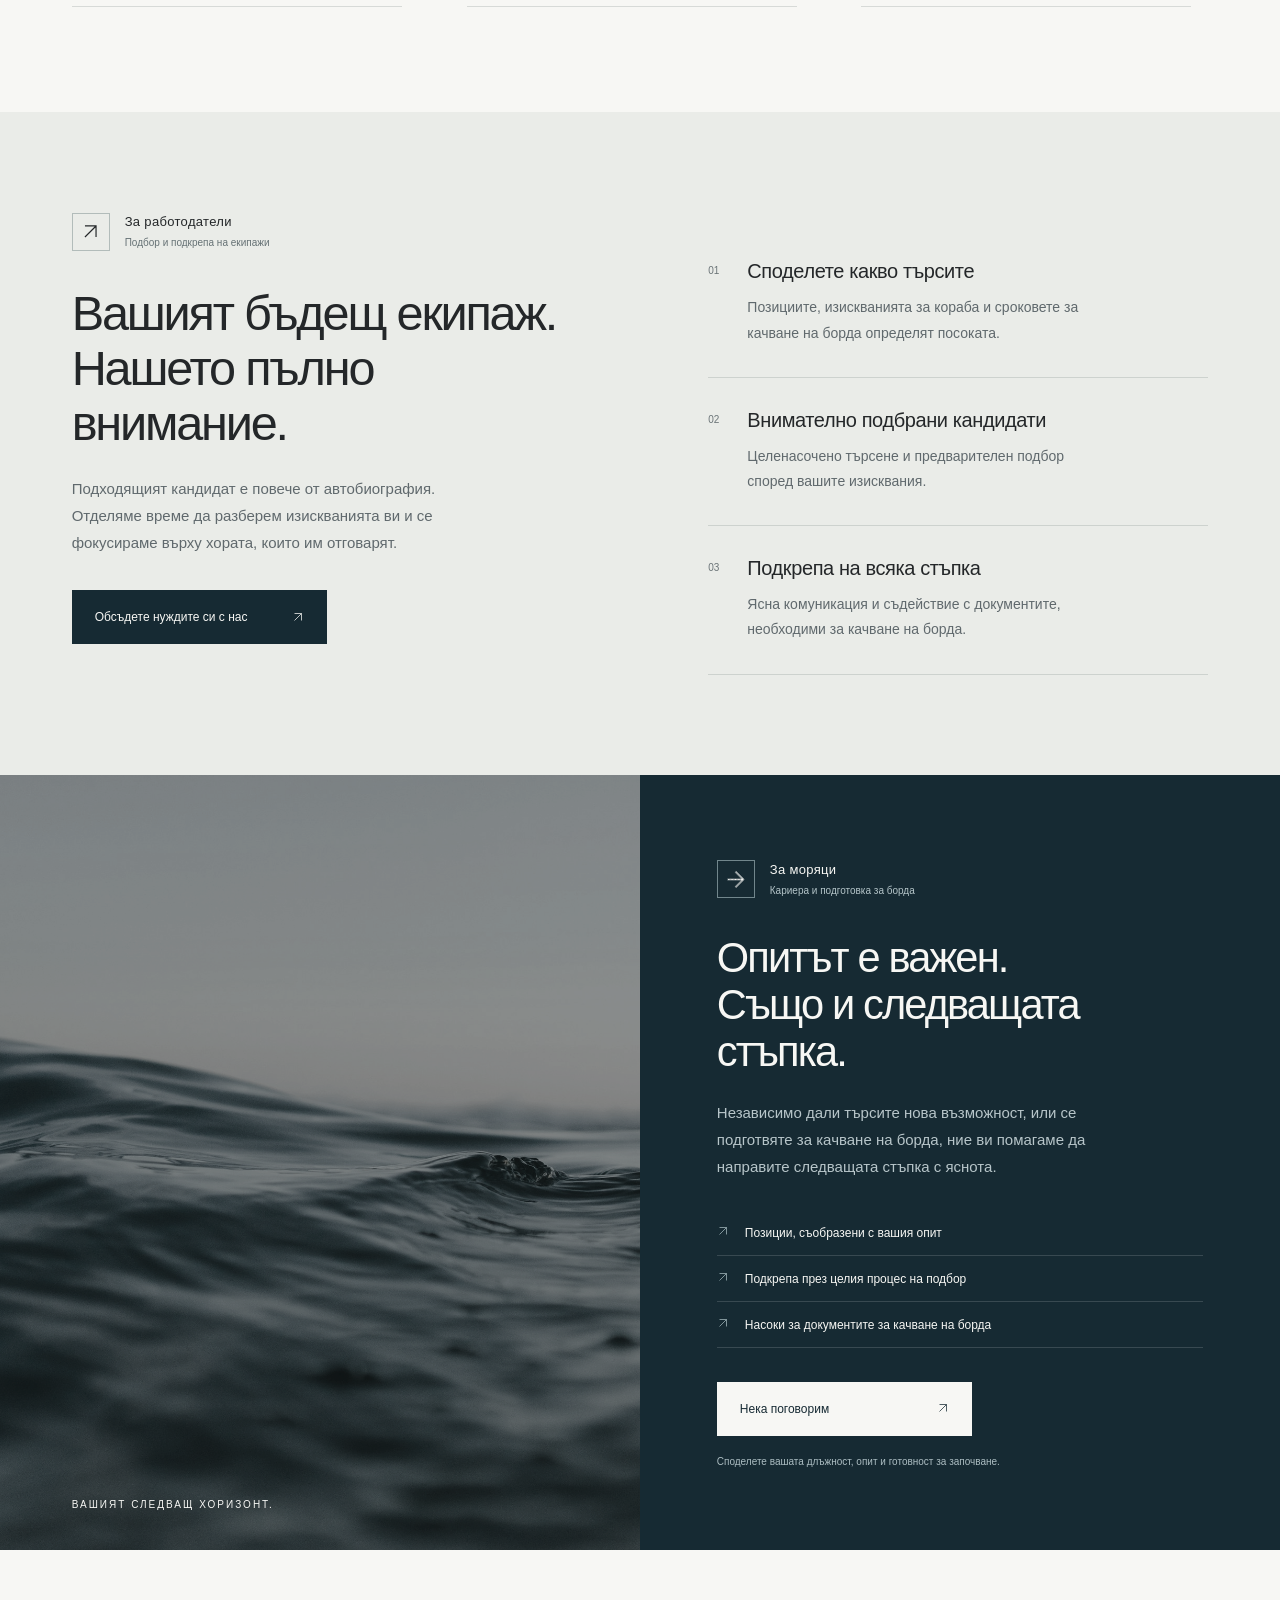
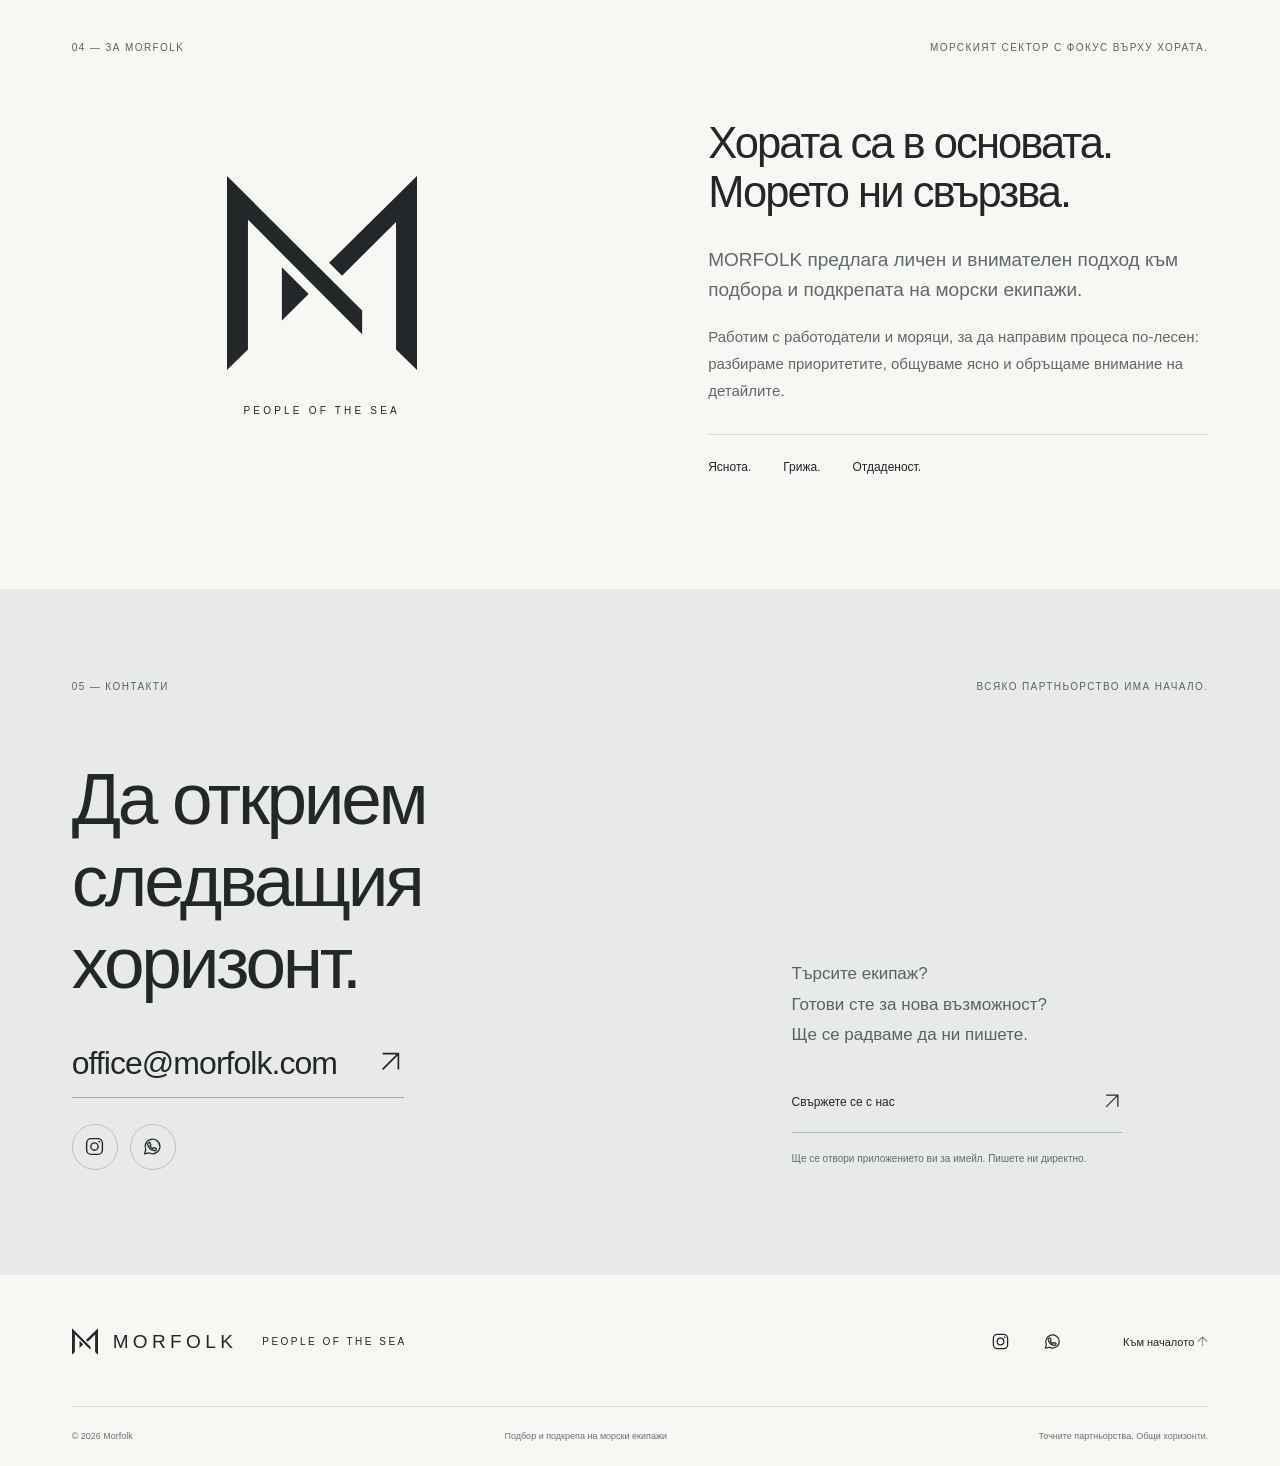
==== commit 9301bb8f: "Add Instagram and WhatsApp links to contact and footer" ====
--- a/bg.html
+++ b/bg.html
@@ -4,10 +4,13 @@
 <meta charset="utf-8"><meta name="viewport" content="width=device-width, initial-scale=1">
 <title>MORFOLK — Подбор и подкрепа на морски екипажи</title>
 <meta name="description" content="People of the sea. MORFOLK свързва работодатели и моряци чрез подбор на екипажи, кариерни възможности и съдействие с документи.">
-<link rel="alternate" hreflang="en" href="index.html"><link rel="alternate" hreflang="bg" href="bg.html">
+<link rel="canonical" href="https://www.morfolk.com/bg.html">
+<link rel="alternate" hreflang="en" href="https://www.morfolk.com/"><link rel="alternate" hreflang="bg" href="https://www.morfolk.com/bg.html"><link rel="alternate" hreflang="x-default" href="https://www.morfolk.com/">
 <meta name="theme-color" content="#162A33">
-<meta property="og:type" content="website"><meta property="og:title" content="MORFOLK — People of the sea"><meta property="og:description" content="Подбор и подкрепа на морски екипажи. Точните хора. Обща посока."><meta property="og:image" content="assets/social-card.png"><meta name="twitter:card" content="summary_large_image">
+<meta property="og:type" content="website"><meta property="og:title" content="MORFOLK — People of the sea"><meta property="og:description" content="Подбор и подкрепа на морски екипажи. Точните хора. Обща посока."><meta property="og:image" content="https://www.morfolk.com/assets/social-card.png"><meta name="twitter:card" content="summary_large_image">
 <link rel="icon" type="image/svg+xml" href="assets/mark.svg"><link rel="stylesheet" href="styles.css"><link rel="preload" as="image" href="assets/ocean.jpg"><script src="script.js" defer></script>
+<meta property="og:url" content="https://www.morfolk.com/bg.html"><meta property="og:site_name" content="MORFOLK">
+<script type="application/ld+json">{"@context": "https://schema.org", "@graph": [{"@type": "WebSite", "@id": "https://www.morfolk.com/#website", "url": "https://www.morfolk.com/", "name": "MORFOLK", "alternateName": "Morfolk", "inLanguage": ["en", "bg"], "publisher": {"@id": "https://www.morfolk.com/#organization"}}, {"@type": "Organization", "@id": "https://www.morfolk.com/#organization", "name": "MORFOLK", "url": "https://www.morfolk.com/", "logo": "https://www.morfolk.com/assets/mark.svg", "email": "office@morfolk.com", "description": "Maritime Recruitment & Crew Support"}]}</script>
 </head>
 <body>
 <a class="skip" href="#main">Към съдържанието</a>
@@ -28,6 +31,6 @@
 <section class="section audience employers" id="employers"><div class="audience-heading reveal"><div class="audience-label"><span class="audience-symbol" aria-hidden="true"><i class="arrow arrow-ne" aria-hidden="true"></i></span><div><span>За работодатели</span><small>Подбор и подкрепа на екипажи</small></div></div><h2>Вашият бъдещ екипаж.<br>Нашето пълно внимание.</h2><p>Подходящият кандидат е повече от автобиография. Отделяме време да разберем изискванията ви и се фокусираме върху хората, които им отговарят.</p><a class="button dark" href="mailto:office@morfolk.com?subject=%D0%97%D0%B0%D0%BF%D0%B8%D1%82%D0%B2%D0%B0%D0%BD%D0%B5%20%D0%B7%D0%B0%20%D0%BF%D0%BE%D0%B4%D0%B1%D0%BE%D1%80%20%D0%BD%D0%B0%20%D0%B5%D0%BA%D0%B8%D0%BF%D0%B0%D0%B6">Обсъдете нуждите си с нас <span><i class="arrow arrow-ne" aria-hidden="true"></i></span></a></div><div class="process reveal"><div><span>01</span><section><h3>Споделете какво търсите</h3><p>Позициите, изискванията за кораба и сроковете за качване на борда определят посоката.</p></section></div><div><span>02</span><section><h3>Внимателно подбрани кандидати</h3><p>Целенасочено търсене и предварителен подбор според вашите изисквания.</p></section></div><div><span>03</span><section><h3>Подкрепа на всяка стъпка</h3><p>Ясна комуникация и съдействие с документите, необходими за качване на борда.</p></section></div></div></section>
 <section class="seafarers" id="seafarers"><div class="sea-panel" aria-hidden="true"><img src="assets/ocean.jpg" alt="" loading="lazy"><span>ВАШИЯТ СЛЕДВАЩ ХОРИЗОНТ.</span></div><div class="seafarer-content reveal"><div class="audience-label"><span class="audience-symbol" aria-hidden="true"><i class="arrow arrow-right" aria-hidden="true"></i></span><div><span>За моряци</span><small>Кариера и подготовка за борда</small></div></div><h2>Опитът е важен.<br>Също и следващата стъпка.</h2><p>Независимо дали търсите нова възможност, или се подготвяте за качване на борда, ние ви помагаме да направите следващата стъпка с яснота.</p><ul class="simple-list"><li>Позиции, съобразени с вашия опит</li><li>Подкрепа през целия процес на подбор</li><li>Насоки за документите за качване на борда</li></ul><a class="button light" href="mailto:office@morfolk.com?subject=%D0%97%D0%B0%D0%BF%D0%B8%D1%82%D0%B2%D0%B0%D0%BD%D0%B5%20%D0%B7%D0%B0%20%D1%80%D0%B0%D0%B1%D0%BE%D1%82%D0%B0%20%D0%BD%D0%B0%20%D0%BC%D0%BE%D1%80%D0%B5">Нека поговорим <span><i class="arrow arrow-ne" aria-hidden="true"></i></span></a><small>Споделете вашата длъжност, опит и готовност за започване.</small></div></section>
 <section class="section about" id="about"><div class="section-label"><span>04 — За MORFOLK</span><span>Морският сектор с фокус върху хората.</span></div><div class="about-grid"><div class="brand-art reveal"><img src="assets/mark.svg" width="245" height="250" alt="Геометричният знак M на MORFOLK"><span>PEOPLE OF THE SEA</span></div><div class="reveal"><h2>Хората са в основата.<br>Морето ни свързва.</h2><p class="lead">MORFOLK предлага личен и внимателен подход към подбора и подкрепата на морски екипажи.</p><p>Работим с работодатели и моряци, за да направим процеса по-лесен: разбираме приоритетите, общуваме ясно и обръщаме внимание на детайлите.</p><div class="values"><span>Яснота.</span><span>Грижа.</span><span>Отдаденост.</span></div></div></div></section>
-<section class="section contact" id="contact"><div class="section-label"><span>05 — Контакти</span><span>Всяко партньорство има начало.</span></div><div class="contact-grid reveal"><div><h2>Да открием<br>следващия хоризонт.</h2><a class="email" href="mailto:office@morfolk.com">office@morfolk.com <span><i class="arrow arrow-ne" aria-hidden="true"></i></span></a></div><div class="contact-note"><p>Търсите екипаж?<br>Готови сте за нова възможност?<br>Ще се радваме да ни пишете.</p><a class="text-link" href="mailto:office@morfolk.com">Свържете се с нас <span><i class="arrow arrow-ne" aria-hidden="true"></i></span></a><small>Ще се отвори приложението ви за имейл. Пишете ни директно.</small></div></div></section>
-</main><footer class="footer"><div class="footer-top"><a class="brand" href="#home"><img src="assets/mark.svg" width="26" height="27" alt=""><span>MORFOLK</span></a><span class="footer-tag">PEOPLE OF THE SEA</span><a href="#home">Към началото <i class="arrow arrow-up" aria-hidden="true"></i></a></div><div class="footer-bottom"><span>© <span id="year">2026</span> Morfolk</span><span>Подбор и подкрепа на морски екипажи</span><span>Точните партньорства. Общи хоризонти.</span></div></footer>
+<section class="section contact" id="contact"><div class="section-label"><span>05 — Контакти</span><span>Всяко партньорство има начало.</span></div><div class="contact-grid reveal"><div><h2>Да открием<br>следващия хоризонт.</h2><a class="email" href="mailto:office@morfolk.com">office@morfolk.com <span><i class="arrow arrow-ne" aria-hidden="true"></i></span></a><div class="social-links" aria-label="Social media"><a href="https://www.instagram.com/morfolk_com/" target="_blank" rel="noopener noreferrer" aria-label="MORFOLK on Instagram" title="Instagram"><svg viewBox="0 0 24 24" fill="none" stroke="currentColor" stroke-width="1.6" aria-hidden="true"><rect x="3" y="3" width="18" height="18" rx="5"/><circle cx="12" cy="12" r="4.2"/><circle cx="17.5" cy="6.5" r="1" fill="currentColor" stroke="none"/></svg></a><a href="https://wa.me/359895255242" target="_blank" rel="noopener noreferrer" aria-label="Chat with MORFOLK on WhatsApp" title="WhatsApp"><svg viewBox="0 0 24 24" fill="none" stroke="currentColor" stroke-width="1.5" stroke-linecap="round" stroke-linejoin="round" aria-hidden="true"><path d="M20.5 11.7a8.5 8.5 0 0 1-12.6 7.5L3 20.5l1.3-4.8a8.5 8.5 0 1 1 16.2-4Z"/><path d="M8 7.5c.4-.3.8-.2 1 .2l1 2c.2.3.1.5-.2.8l-.7.7c.8 1.5 1.8 2.5 3.5 3.3l.8-1c.2-.2.5-.3.8-.1l2 1c.3.2.4.5.3.9-.3 1.1-1.2 1.7-2.3 1.5-3.9-.7-7.1-3.8-7.7-7.2-.1-.8.6-1.7 1.5-2.1Z"/></svg></a></div></div><div class="contact-note"><p>Търсите екипаж?<br>Готови сте за нова възможност?<br>Ще се радваме да ни пишете.</p><a class="text-link" href="mailto:office@morfolk.com">Свържете се с нас <span><i class="arrow arrow-ne" aria-hidden="true"></i></span></a><small>Ще се отвори приложението ви за имейл. Пишете ни директно.</small></div></div></section>
+</main><footer class="footer"><div class="footer-top"><a class="brand" href="#home"><img src="assets/mark.svg" width="26" height="27" alt=""><span>MORFOLK</span></a><span class="footer-tag">PEOPLE OF THE SEA</span><div class="social-links" aria-label="Social media"><a href="https://www.instagram.com/morfolk_com/" target="_blank" rel="noopener noreferrer" aria-label="MORFOLK on Instagram" title="Instagram"><svg viewBox="0 0 24 24" fill="none" stroke="currentColor" stroke-width="1.6" aria-hidden="true"><rect x="3" y="3" width="18" height="18" rx="5"/><circle cx="12" cy="12" r="4.2"/><circle cx="17.5" cy="6.5" r="1" fill="currentColor" stroke="none"/></svg></a><a href="https://wa.me/359895255242" target="_blank" rel="noopener noreferrer" aria-label="Chat with MORFOLK on WhatsApp" title="WhatsApp"><svg viewBox="0 0 24 24" fill="none" stroke="currentColor" stroke-width="1.5" stroke-linecap="round" stroke-linejoin="round" aria-hidden="true"><path d="M20.5 11.7a8.5 8.5 0 0 1-12.6 7.5L3 20.5l1.3-4.8a8.5 8.5 0 1 1 16.2-4Z"/><path d="M8 7.5c.4-.3.8-.2 1 .2l1 2c.2.3.1.5-.2.8l-.7.7c.8 1.5 1.8 2.5 3.5 3.3l.8-1c.2-.2.5-.3.8-.1l2 1c.3.2.4.5.3.9-.3 1.1-1.2 1.7-2.3 1.5-3.9-.7-7.1-3.8-7.7-7.2-.1-.8.6-1.7 1.5-2.1Z"/></svg></a></div><a href="#home">Към началото <i class="arrow arrow-up" aria-hidden="true"></i></a></div><div class="footer-bottom"><span>© <span id="year">2026</span> Morfolk</span><span>Подбор и подкрепа на морски екипажи</span><span>Точните партньорства. Общи хоризонти.</span></div></footer>
 </body></html>
--- a/styles.css
+++ b/styles.css
@@ -52,3 +52,5 @@
 .arrow{display:inline-block;width:1em;height:1em;min-width:1em;background:currentColor;vertical-align:-.12em;mask:url("data:image/svg+xml,%3Csvg xmlns='http://www.w3.org/2000/svg' viewBox='0 0 24 24'%3E%3Cpath d='M5 19L19 5M5 5h14v14' fill='none' stroke='black' stroke-width='1.5'/%3E%3C/svg%3E") center/contain no-repeat;-webkit-mask:url("data:image/svg+xml,%3Csvg xmlns='http://www.w3.org/2000/svg' viewBox='0 0 24 24'%3E%3Cpath d='M5 19L19 5M5 5h14v14' fill='none' stroke='black' stroke-width='1.5'/%3E%3C/svg%3E") center/contain no-repeat}
 .arrow-down{transform:rotate(135deg)}.arrow-up{transform:rotate(-45deg)}.arrow-right{transform:rotate(45deg)}
 .menu-toggle{color:var(--ink);appearance:none;-webkit-appearance:none}
+
+.social-links{display:flex;align-items:center;gap:12px;margin-top:26px}.social-links a{width:46px;height:46px;border:1px solid #b9c1bf;border-radius:50%;display:grid;place-items:center;color:var(--ink);transition:background .2s,color .2s,border-color .2s}.social-links svg{width:21px;height:21px}.social-links a:hover{background:var(--ocean);border-color:var(--ocean);color:var(--paper)}.social-links a:focus-visible{outline:2px solid var(--ocean);outline-offset:4px}.footer-top .social-links{margin-top:0;margin-left:auto;gap:8px}.footer-top .social-links a{border-color:transparent;width:44px;height:44px}.footer-top .social-links svg{width:19px;height:19px}.footer-top>a:last-child{margin-left:24px}@media(max-width:700px){.footer-top{gap:12px}.footer-top .social-links{margin-left:auto}.footer-top>a:last-child{width:100%;margin:12px 0 0}.social-links{margin-top:24px}}
